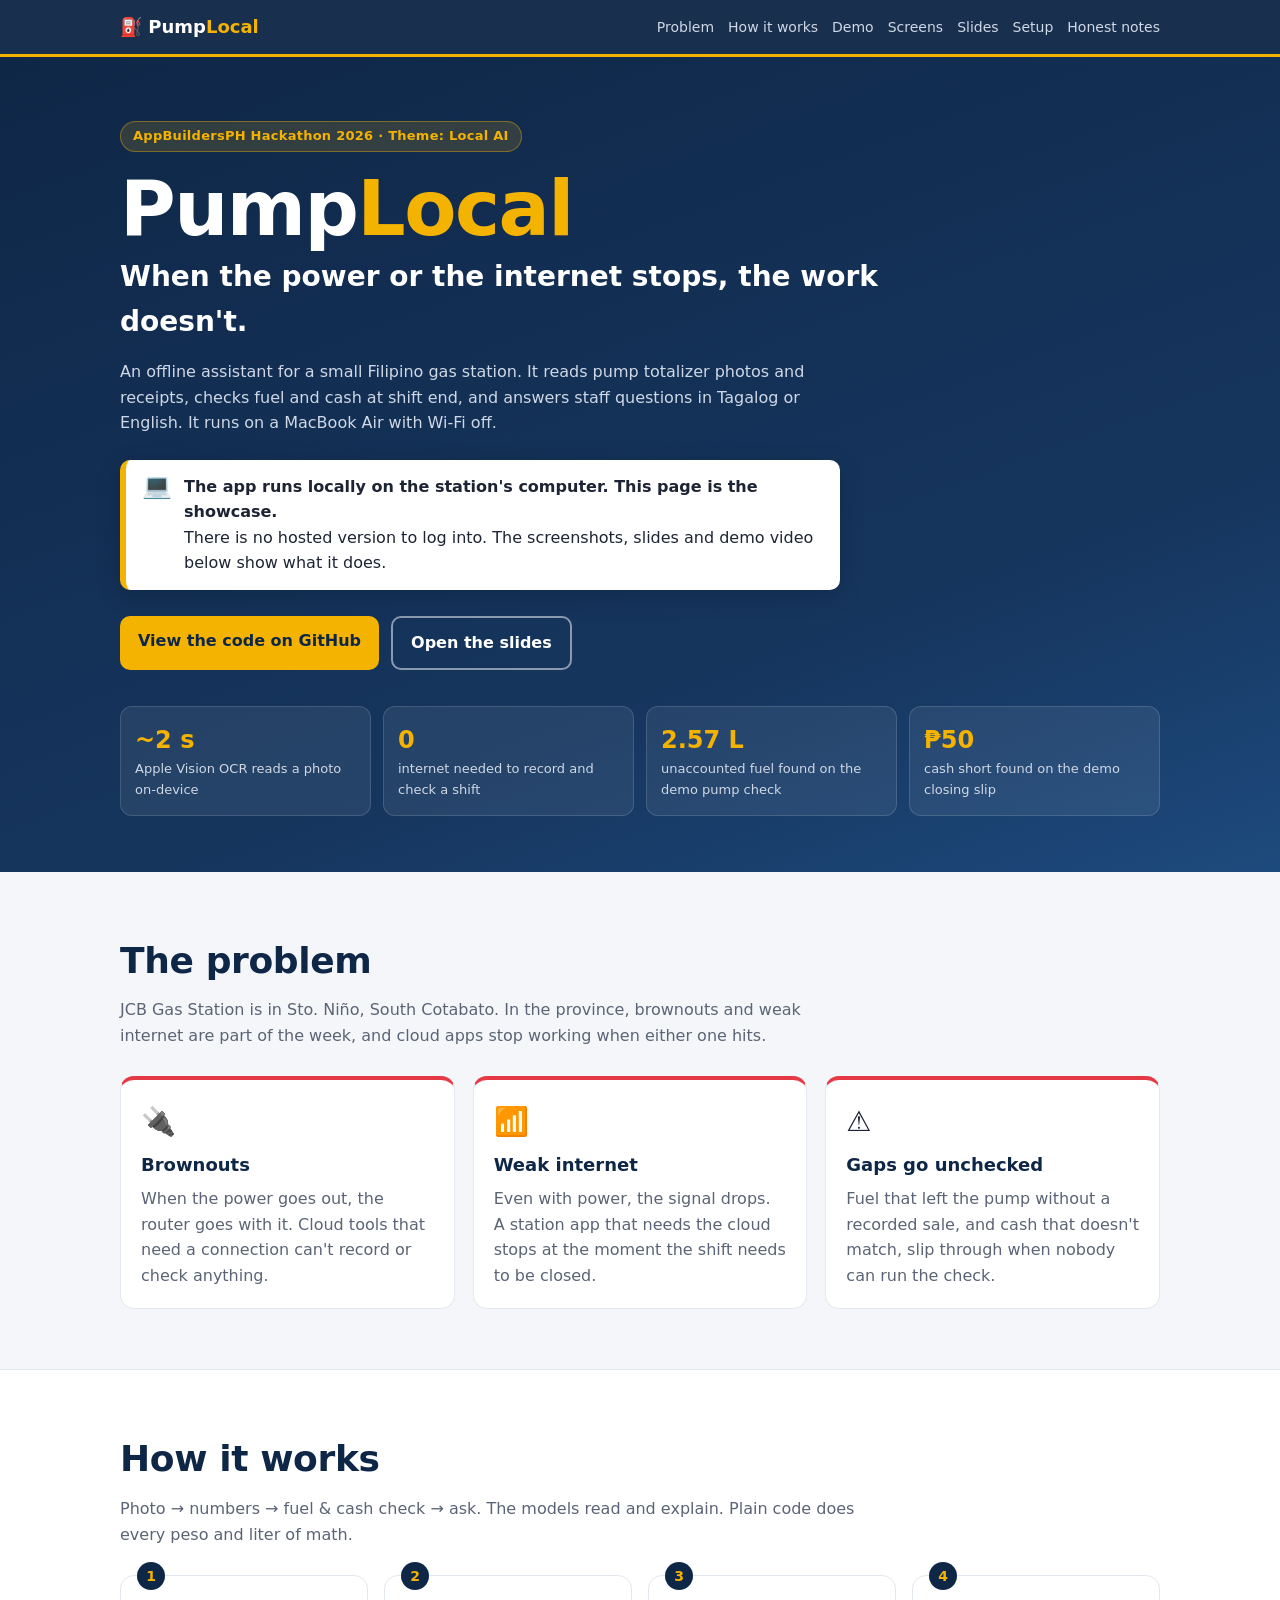
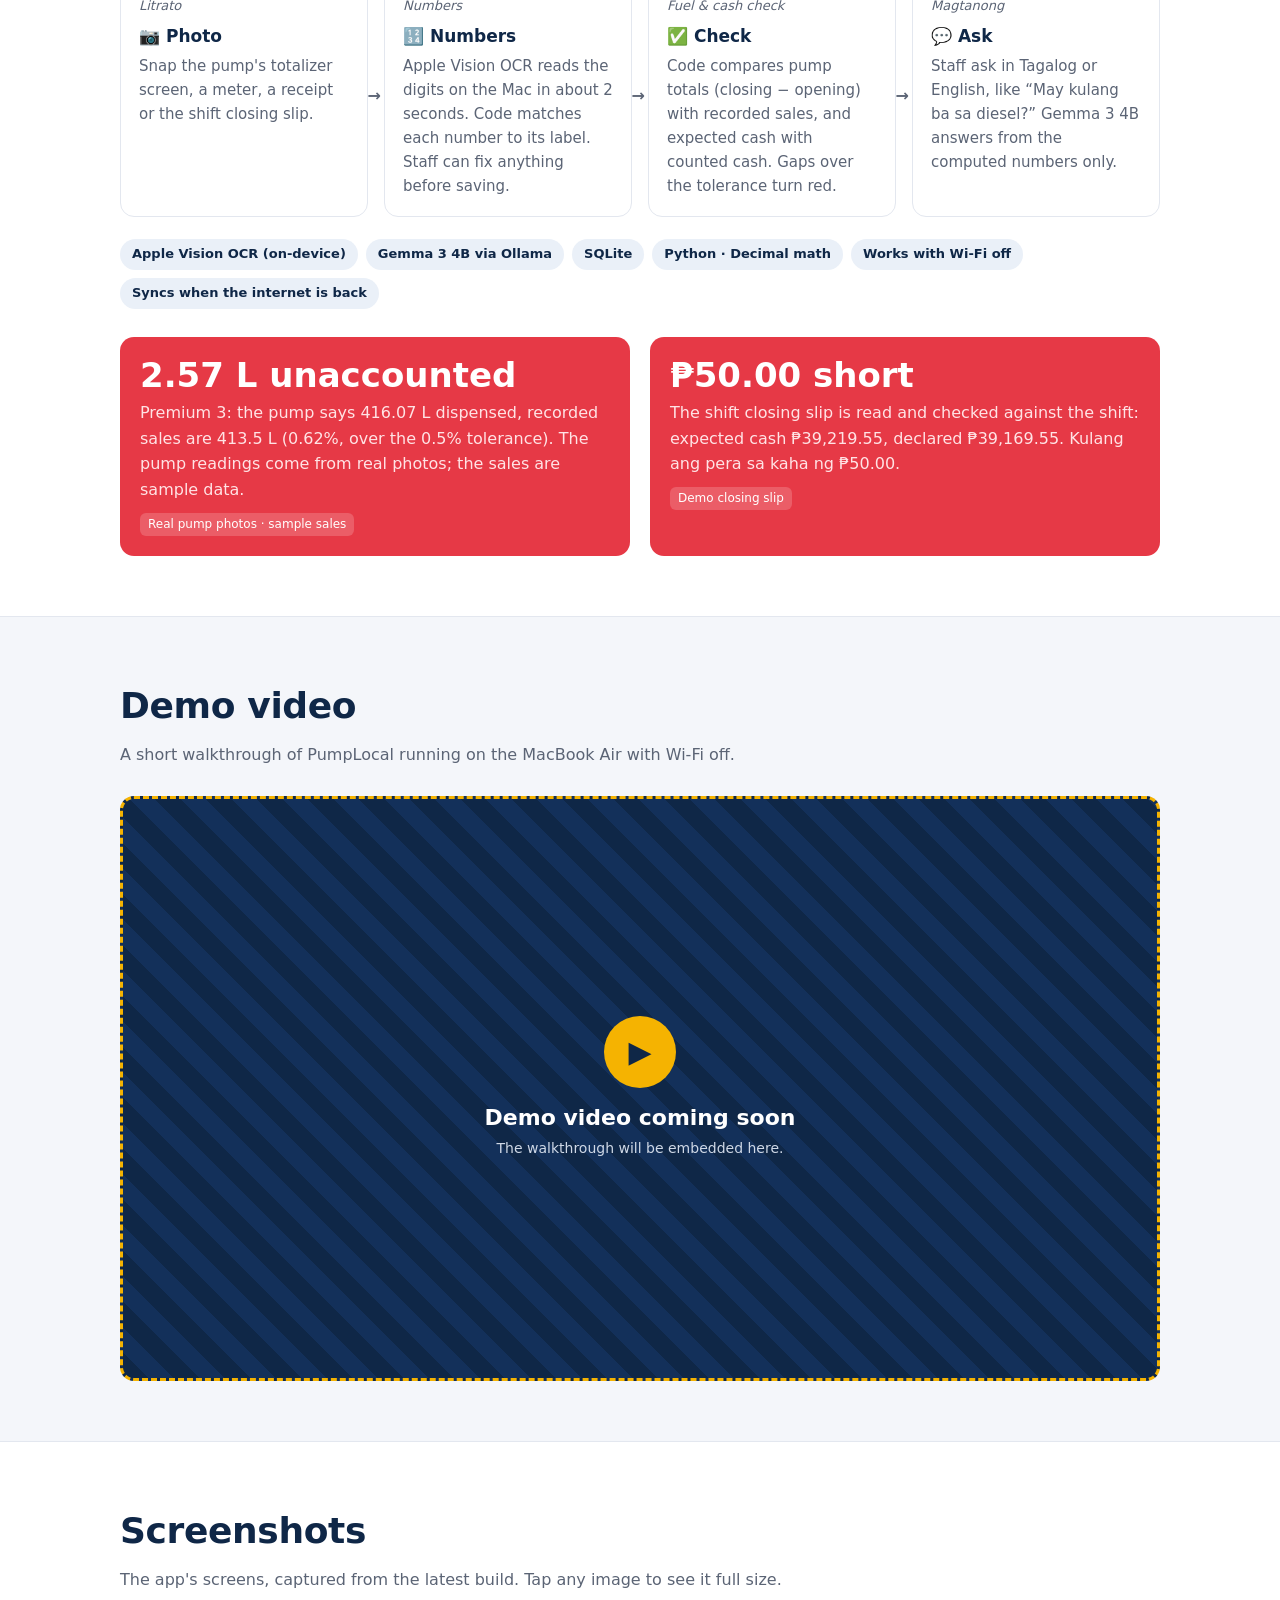
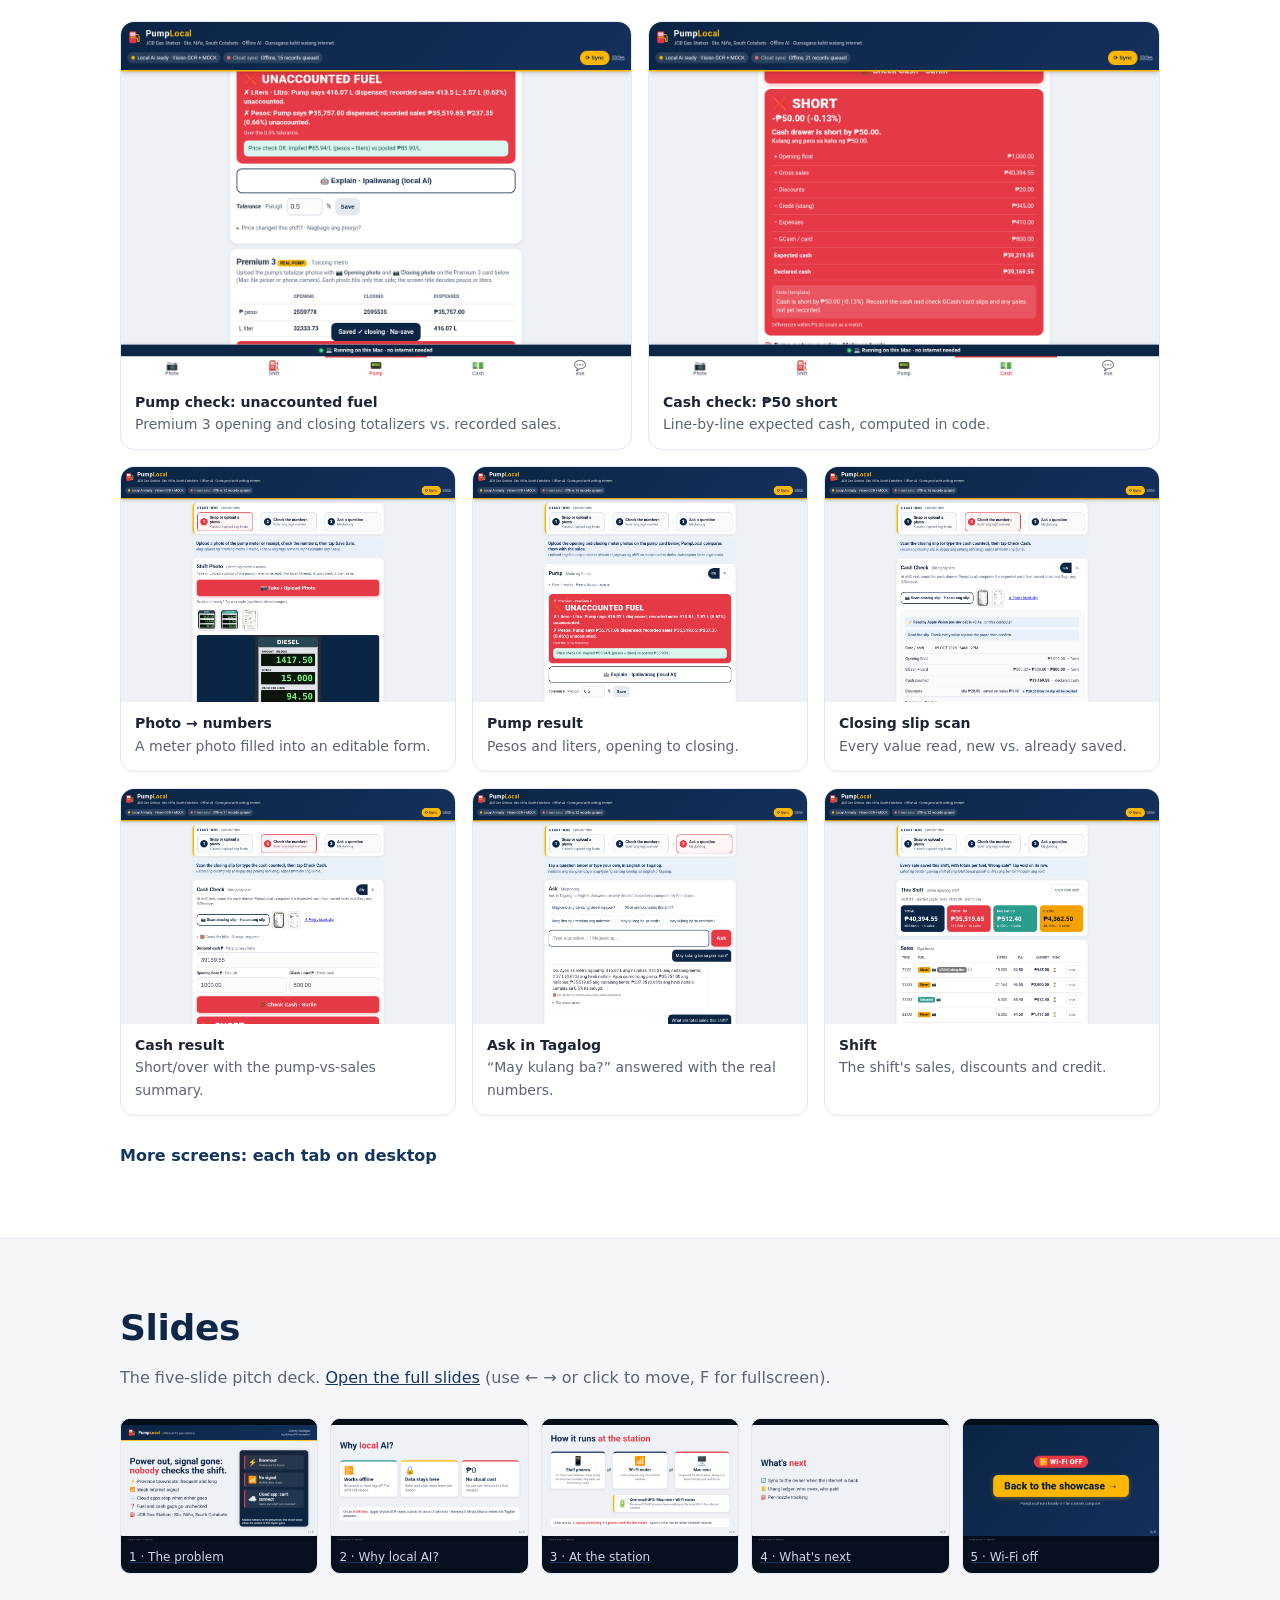
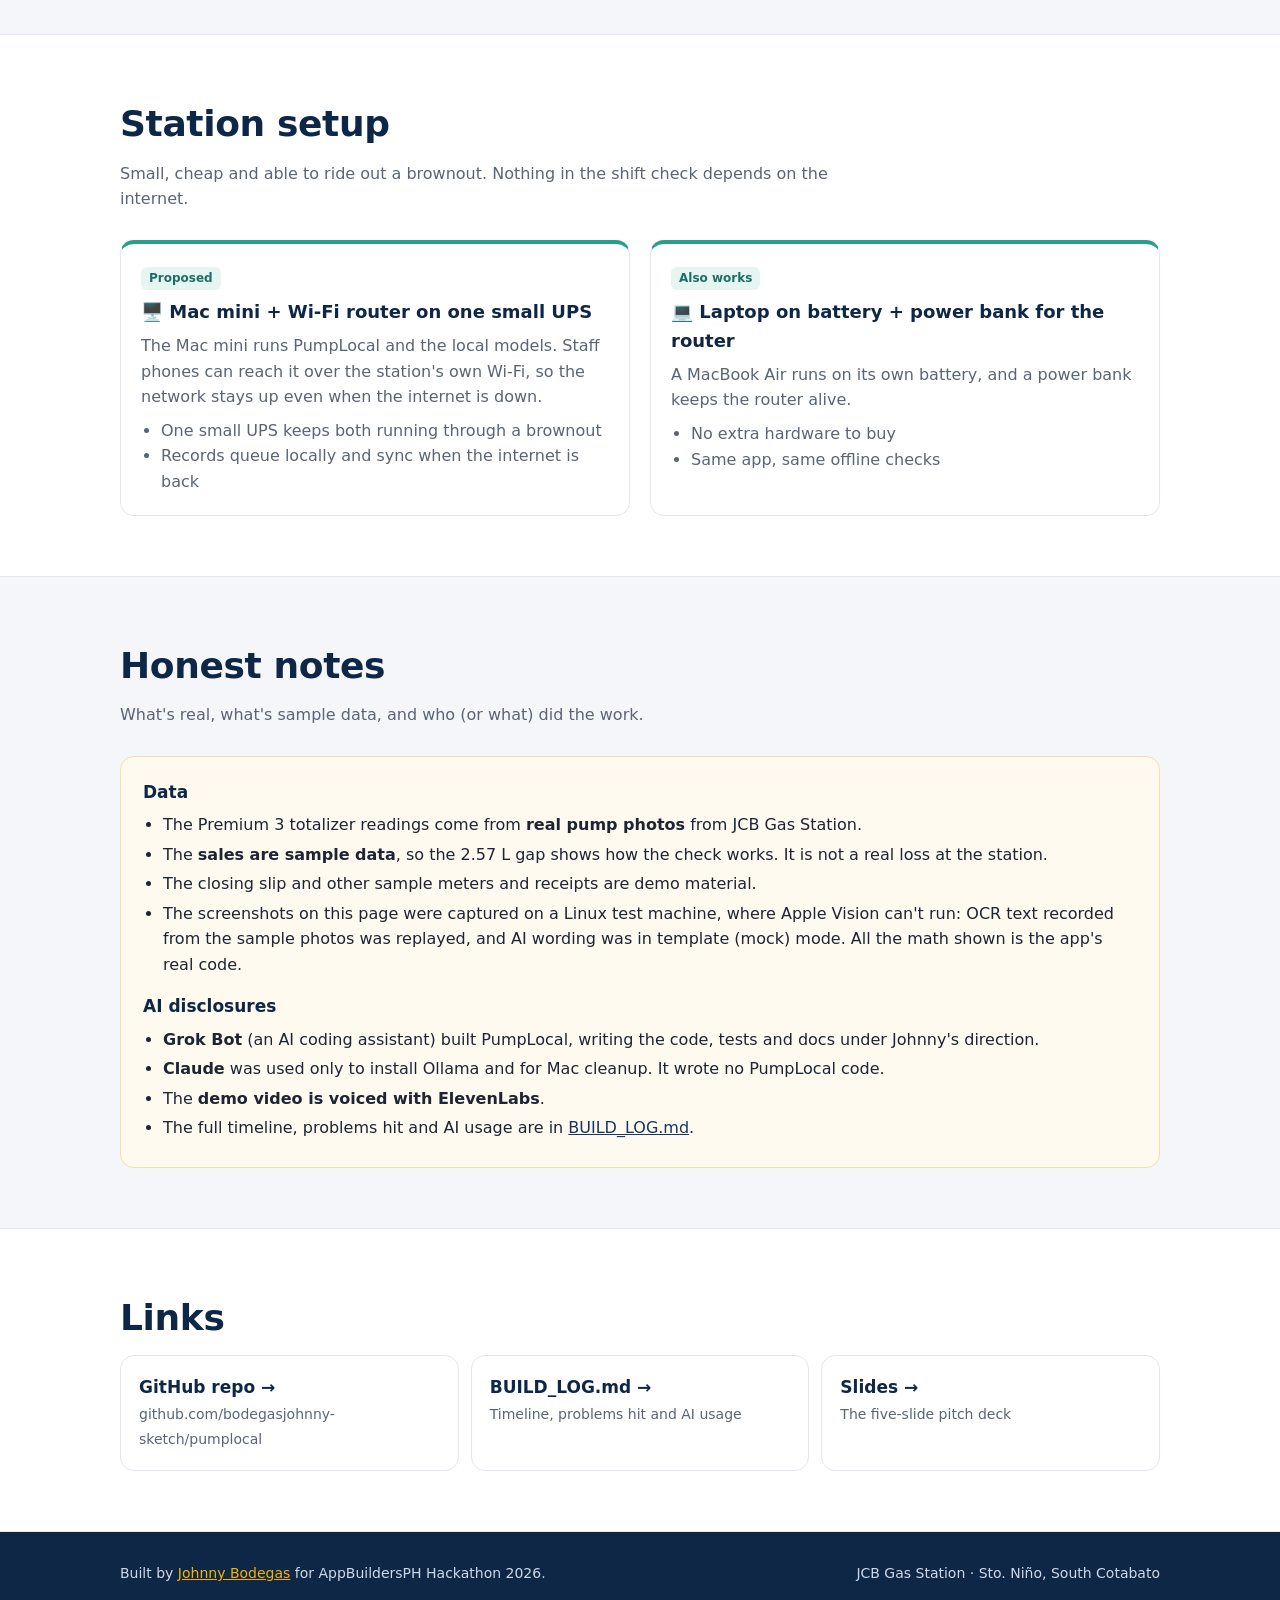
==== index.html @ 59f5229a "PumpLocal showcase page: hero, problem, how it works, demo video placeholder, screenshots, slides, s" ====
<!doctype html>
<html lang="en">
<head>
<meta charset="utf-8">
<meta name="viewport" content="width=device-width,initial-scale=1">
<title>PumpLocal · Offline gas-station assistant · AppBuildersPH Hackathon 2026</title>
<meta name="description" content="PumpLocal is an offline gas-station assistant: on-device OCR reads pump totalizers and receipts, a local Gemma model answers in Tagalog or English, and fuel and cash gaps get checked even with Wi-Fi off.">
<meta property="og:title" content="PumpLocal: When the power or the internet stops, the work doesn't.">
<meta property="og:description" content="Offline gas-station assistant for JCB Gas Station, Sto. Niño, South Cotabato. AppBuildersPH Hackathon 2026 entry by Johnny Bodegas.">
<meta property="og:image" content="img/shots/flow_2b_pump_verdict_view.png">
<meta name="theme-color" content="#0f2747">
<link rel="icon" href="data:image/svg+xml,<svg xmlns='http://www.w3.org/2000/svg' viewBox='0 0 100 100'><text y='.9em' font-size='90'>⛽</text></svg>">
<link rel="stylesheet" href="style.css">
</head>
<body>

<nav class="top" aria-label="Sections">
  <div class="wrap">
    <a class="brand" href="#top">⛽ Pump<b>Local</b></a>
    <ul>
      <li><a href="#problem">Problem</a></li>
      <li><a href="#how">How it works</a></li>
      <li><a href="#demo">Demo</a></li>
      <li><a href="#screens">Screens</a></li>
      <li><a href="#slides">Slides</a></li>
      <li><a href="#setup">Setup</a></li>
      <li><a href="#honest">Honest notes</a></li>
    </ul>
  </div>
</nav>

<header class="hero" id="top">
  <div class="wrap">
    <span class="eyebrow">AppBuildersPH Hackathon 2026 · Theme: Local AI</span>
    <h1>Pump<b>Local</b></h1>
    <p class="tag">When the power or the internet stops, the work doesn't.</p>
    <p class="lede">An offline assistant for a small Filipino gas station. It reads pump totalizer photos and receipts, checks fuel and cash at shift end, and answers staff questions in Tagalog or English. It runs on a MacBook Air with Wi-Fi off.</p>
    <div class="local-note" role="note">
      <span class="ico" aria-hidden="true">💻</span>
      <div><strong>The app runs locally on the station's computer. This page is the showcase.</strong>
      There is no hosted version to log into. The screenshots, slides and demo video below show what it does.</div>
    </div>
    <div class="cta">
      <a class="btn primary" href="https://github.com/bodegasjohnny-sketch/pumplocal">View the code on GitHub</a>
      <a class="btn ghost" href="slides.html">Open the slides</a>
    </div>
    <div class="stats">
      <div class="stat"><div class="n">~2 s</div><div class="l">Apple Vision OCR reads a photo on-device</div></div>
      <div class="stat"><div class="n">0</div><div class="l">internet needed to record and check a shift</div></div>
      <div class="stat"><div class="n">2.57 L</div><div class="l">unaccounted fuel found on the demo pump check</div></div>
      <div class="stat"><div class="n">₱50</div><div class="l">cash short found on the demo closing slip</div></div>
    </div>
  </div>
</header>

<main>

<section id="problem" class="problem">
  <div class="wrap">
    <h2>The problem</h2>
    <p class="sub">JCB Gas Station is in Sto. Niño, South Cotabato. In the province, brownouts and weak internet are part of the week, and cloud apps stop working when either one hits.</p>
    <div class="grid3">
      <div class="card"><div class="ico">🔌</div><h3>Brownouts</h3><p>When the power goes out, the router goes with it. Cloud tools that need a connection can't record or check anything.</p></div>
      <div class="card"><div class="ico">📶</div><h3>Weak internet</h3><p>Even with power, the signal drops. A station app that needs the cloud stops at the moment the shift needs to be closed.</p></div>
      <div class="card"><div class="ico">⚠️</div><h3>Gaps go unchecked</h3><p>Fuel that left the pump without a recorded sale, and cash that doesn't match, slip through when nobody can run the check.</p></div>
    </div>
  </div>
</section>

<section id="how" class="alt">
  <div class="wrap">
    <h2>How it works</h2>
    <p class="sub">Photo → numbers → fuel &amp; cash check → ask. The models read and explain. Plain code does every peso and liter of math.</p>
    <ol class="steps">
      <li><div class="t">Litrato</div><h3>📷 Photo</h3><p>Snap the pump's totalizer screen, a meter, a receipt or the shift closing slip.</p></li>
      <li><div class="t">Numbers</div><h3>🔢 Numbers</h3><p>Apple Vision OCR reads the digits on the Mac in about 2 seconds. Code matches each number to its label. Staff can fix anything before saving.</p></li>
      <li><div class="t">Fuel &amp; cash check</div><h3>✅ Check</h3><p>Code compares pump totals (closing − opening) with recorded sales, and expected cash with counted cash. Gaps over the tolerance turn red.</p></li>
      <li><div class="t">Magtanong</div><h3>💬 Ask</h3><p>Staff ask in Tagalog or English, like “May kulang ba sa diesel?” Gemma 3 4B answers from the computed numbers only.</p></li>
    </ol>
    <div class="tech">
      <span class="chip">Apple Vision OCR (on-device)</span>
      <span class="chip">Gemma 3 4B via Ollama</span>
      <span class="chip">SQLite</span>
      <span class="chip">Python · Decimal math</span>
      <span class="chip">Works with Wi-Fi off</span>
      <span class="chip">Syncs when the internet is back</span>
    </div>
    <div class="grid2 results">
      <div class="result"><div class="big">2.57 L unaccounted</div><p>Premium 3: the pump says 416.07 L dispensed, recorded sales are 413.5 L (0.62%, over the 0.5% tolerance). The pump readings come from real photos; the sales are sample data.</p><span class="src">Real pump photos · sample sales</span></div>
      <div class="result"><div class="big">₱50.00 short</div><p>The shift closing slip is read and checked against the shift: expected cash ₱39,219.55, declared ₱39,169.55. Kulang ang pera sa kaha ng ₱50.00.</p><span class="src">Demo closing slip</span></div>
    </div>
  </div>
</section>

<section id="demo">
  <div class="wrap">
    <h2>Demo video</h2>
    <p class="sub">A short walkthrough of PumpLocal running on the MacBook Air with Wi-Fi off.</p>
    <div id="video">
      <!-- YOUTUBE_EMBED -->
      <div class="ph"><div class="play" aria-hidden="true">▶</div><strong>Demo video coming soon</strong><span>The walkthrough will be embedded here.</span></div>
    </div>
  </div>
</section>

<section id="screens" class="alt">
  <div class="wrap">
    <h2>Screenshots</h2>
    <p class="sub">The app's screens, captured from the latest build. Tap any image to see it full size.</p>
    <div class="gallery feature">
      <figure><a href="img/shots/flow_2b_pump_verdict_view.png"><img src="img/shots/flow_2b_pump_verdict_view.png" alt="Pump tab showing UNACCOUNTED FUEL: 2.57 L (0.62%) on Premium 3" loading="lazy"></a><figcaption><b>Pump check: unaccounted fuel</b>Premium 3 opening and closing totalizers vs. recorded sales.</figcaption></figure>
      <figure><a href="img/shots/flow_4b_cash_verdict_view.png"><img src="img/shots/flow_4b_cash_verdict_view.png" alt="Cash tab showing SHORT ₱50.00 with the expected-cash breakdown" loading="lazy"></a><figcaption><b>Cash check: ₱50 short</b>Line-by-line expected cash, computed in code.</figcaption></figure>
    </div>
    <div class="gallery">
      <figure><a href="img/shots/flow_1_photo_read.png"><img src="img/shots/flow_1_photo_read.png" alt="Photo tab after reading a meter photo" loading="lazy"></a><figcaption><b>Photo → numbers</b>A meter photo filled into an editable form.</figcaption></figure>
      <figure><a href="img/shots/flow_2_pump_result.png"><img src="img/shots/flow_2_pump_result.png" alt="Pump tab full result" loading="lazy"></a><figcaption><b>Pump result</b>Pesos and liters, opening to closing.</figcaption></figure>
      <figure><a href="img/shots/flow_3_cash_slip.png"><img src="img/shots/flow_3_cash_slip.png" alt="Scanned shift closing slip review table" loading="lazy"></a><figcaption><b>Closing slip scan</b>Every value read, new vs. already saved.</figcaption></figure>
      <figure><a href="img/shots/flow_4_cash_result.png"><img src="img/shots/flow_4_cash_result.png" alt="Cash tab full result" loading="lazy"></a><figcaption><b>Cash result</b>Short/over with the pump-vs-sales summary.</figcaption></figure>
      <figure><a href="img/shots/flow_5_ask.png"><img src="img/shots/flow_5_ask.png" alt="Ask tab answering a Tagalog question" loading="lazy"></a><figcaption><b>Ask in Tagalog</b>“May kulang ba?” answered with the real numbers.</figcaption></figure>
      <figure><a href="img/shots/flow_6_shift.png"><img src="img/shots/flow_6_shift.png" alt="Shift tab with recorded sales" loading="lazy"></a><figcaption><b>Shift</b>The shift's sales, discounts and credit.</figcaption></figure>
    </div>
    <details class="more">
      <summary>More screens: each tab on desktop</summary>
      <div class="gallery">
        <figure><a href="img/shots/desktop_1_photo.png"><img src="img/shots/desktop_1_photo.png" alt="Photo tab" loading="lazy"></a><figcaption><b>Photo</b>Litrato ng metro o resibo.</figcaption></figure>
        <figure><a href="img/shots/desktop_2_sales.png"><img src="img/shots/desktop_2_sales.png" alt="Shift / sales tab" loading="lazy"></a><figcaption><b>Shift</b>Benta ngayong shift.</figcaption></figure>
        <figure><a href="img/shots/desktop_3_pump.png"><img src="img/shots/desktop_3_pump.png" alt="Pump tab" loading="lazy"></a><figcaption><b>Pump</b>Metro ng pump.</figcaption></figure>
        <figure><a href="img/shots/desktop_4_cash.png"><img src="img/shots/desktop_4_cash.png" alt="Cash tab" loading="lazy"></a><figcaption><b>Cash</b>Bilang ng pera.</figcaption></figure>
        <figure><a href="img/shots/desktop_5_ask.png"><img src="img/shots/desktop_5_ask.png" alt="Ask tab" loading="lazy"></a><figcaption><b>Ask</b>Magtanong.</figcaption></figure>
      </div>
    </details>
  </div>
</section>

<section id="slides">
  <div class="wrap">
    <h2>Slides</h2>
    <p class="sub">The five-slide pitch deck. <a href="slides.html">Open the full slides</a> (use ← → or click to move, F for fullscreen).</p>
    <div class="slides">
      <a href="slides.html#1"><img src="img/slides/slide_1.png" alt="Slide 1" loading="lazy"><span>1 · The problem</span></a>
      <a href="slides.html#2"><img src="img/slides/slide_2.png" alt="Slide 2" loading="lazy"><span>2 · Why local AI?</span></a>
      <a href="slides.html#3"><img src="img/slides/slide_3.png" alt="Slide 3" loading="lazy"><span>3 · At the station</span></a>
      <a href="slides.html#4"><img src="img/slides/slide_4.png" alt="Slide 4" loading="lazy"><span>4 · What's next</span></a>
      <a href="slides.html#5"><img src="img/slides/slide_5.png" alt="Slide 5" loading="lazy"><span>5 · Wi-Fi off</span></a>
    </div>
  </div>
</section>

<section id="setup" class="alt setup">
  <div class="wrap">
    <h2>Station setup</h2>
    <p class="sub">Small, cheap and able to ride out a brownout. Nothing in the shift check depends on the internet.</p>
    <div class="grid2">
      <div class="card"><span class="tag">Proposed</span><h3>🖥️ Mac mini + Wi-Fi router on one small UPS</h3><p>The Mac mini runs PumpLocal and the local models. Staff phones can reach it over the station's own Wi-Fi, so the network stays up even when the internet is down.</p>
        <ul><li>One small UPS keeps both running through a brownout</li><li>Records queue locally and sync when the internet is back</li></ul></div>
      <div class="card"><span class="tag">Also works</span><h3>💻 Laptop on battery + power bank for the router</h3><p>A MacBook Air runs on its own battery, and a power bank keeps the router alive.</p>
        <ul><li>No extra hardware to buy</li><li>Same app, same offline checks</li></ul></div>
    </div>
  </div>
</section>

<section id="honest">
  <div class="wrap">
    <h2>Honest notes</h2>
    <p class="sub">What's real, what's sample data, and who (or what) did the work.</p>
    <div class="honest">
      <h3>Data</h3>
      <ul>
        <li>The Premium 3 totalizer readings come from <strong>real pump photos</strong> from JCB Gas Station.</li>
        <li>The <strong>sales are sample data</strong>, so the 2.57 L gap shows how the check works. It is not a real loss at the station.</li>
        <li>The closing slip and other sample meters and receipts are demo material.</li>
        <li>The screenshots on this page were captured on a Linux test machine, where Apple Vision can't run: OCR text recorded from the sample photos was replayed, and AI wording was in template (mock) mode. All the math shown is the app's real code.</li>
      </ul>
      <h3>AI disclosures</h3>
      <ul>
        <li><strong>Grok Bot</strong> (an AI coding assistant) built PumpLocal, writing the code, tests and docs under Johnny's direction.</li>
        <li><strong>Claude</strong> was used only to install Ollama and for Mac cleanup. It wrote no PumpLocal code.</li>
        <li>The <strong>demo video is voiced with ElevenLabs</strong>.</li>
        <li>The full timeline, problems hit and AI usage are in <a href="https://github.com/bodegasjohnny-sketch/pumplocal/blob/main/BUILD_LOG.md">BUILD_LOG.md</a>.</li>
      </ul>
    </div>
  </div>
</section>

<section id="links" class="alt">
  <div class="wrap">
    <h2>Links</h2>
    <div class="links">
      <a href="https://github.com/bodegasjohnny-sketch/pumplocal"><b>GitHub repo →</b><span>github.com/bodegasjohnny-sketch/pumplocal</span></a>
      <a href="https://github.com/bodegasjohnny-sketch/pumplocal/blob/main/BUILD_LOG.md"><b>BUILD_LOG.md →</b><span>Timeline, problems hit and AI usage</span></a>
      <a href="slides.html"><b>Slides →</b><span>The five-slide pitch deck</span></a>
    </div>
  </div>
</section>

</main>

<footer>
  <div class="wrap">
    <div>Built by <a href="https://johnnybodegas.com">Johnny Bodegas</a> for AppBuildersPH Hackathon 2026.</div>
    <div>JCB Gas Station · Sto. Niño, South Cotabato</div>
  </div>
</footer>

</body>
</html>
---- style.css ----
:root{--navy:#0f2747;--navy2:#16365f;--amber:#f5b301;--red:#e63946;--green:#2a9d8f;--bg:#f4f6fa;--card:#fff;--ink:#1d2433;--muted:#5b6475;--line:#e3e7ef;--r:14px}
*{box-sizing:border-box}
html{scroll-behavior:smooth}
body{margin:0;font:16px/1.6 system-ui,-apple-system,"Segoe UI",Roboto,"Helvetica Neue",Arial,sans-serif;color:var(--ink);background:var(--bg)}
img{max-width:100%;display:block}
a{color:var(--navy2)}
.wrap{max-width:1080px;margin:0 auto;padding:0 20px}
nav.top{position:sticky;top:0;z-index:10;background:rgba(15,39,71,.96);border-bottom:3px solid var(--amber)}
nav.top .wrap{display:flex;align-items:center;gap:16px;min-height:54px;flex-wrap:wrap}
nav.top .brand{color:#fff;font-weight:800;text-decoration:none;font-size:18px}
nav.top .brand b{color:var(--amber)}
nav.top ul{list-style:none;margin:0 0 0 auto;padding:0;display:flex;gap:14px;flex-wrap:wrap}
nav.top ul a{color:#cfd8e6;text-decoration:none;font-size:14px}
nav.top ul a:hover{color:#fff}
header.hero{background:linear-gradient(160deg,var(--navy) 0%,var(--navy2) 70%,#1d4a7d 100%);color:#fff;padding:64px 0 56px}
.hero .eyebrow{display:inline-block;background:rgba(245,179,1,.15);color:var(--amber);border:1px solid rgba(245,179,1,.4);border-radius:99px;padding:4px 12px;font-size:13px;font-weight:600;letter-spacing:.02em}
.hero h1{font-size:clamp(44px,8vw,76px);line-height:1.02;margin:18px 0 8px;letter-spacing:-.02em}
.hero h1 b{color:var(--amber)}
.hero .tag{font-size:clamp(20px,3vw,28px);font-weight:600;margin:0 0 14px;max-width:760px}
.hero .lede{color:#cfd8e6;max-width:720px;margin:0 0 24px}
.local-note{display:flex;gap:12px;align-items:flex-start;background:#fff;color:var(--ink);border-left:6px solid var(--amber);border-radius:10px;padding:14px 16px;max-width:720px;box-shadow:0 6px 24px rgba(0,0,0,.18)}
.local-note .ico{font-size:24px;line-height:1}
.local-note strong{display:block}
.cta{display:flex;gap:12px;flex-wrap:wrap;margin-top:26px}
.btn{display:inline-block;padding:12px 18px;border-radius:10px;font-weight:700;text-decoration:none;min-height:44px}
.btn.primary{background:var(--amber);color:var(--navy)}
.btn.ghost{border:2px solid rgba(255,255,255,.5);color:#fff}
.stats{display:grid;grid-template-columns:repeat(4,1fr);gap:12px;margin-top:36px}
.stat{background:rgba(255,255,255,.07);border:1px solid rgba(255,255,255,.14);border-radius:12px;padding:14px}
.stat .n{font-size:24px;font-weight:800;color:var(--amber)}
.stat .l{font-size:13px;color:#cfd8e6}
section{padding:60px 0}
section.alt{background:#fff;border-top:1px solid var(--line);border-bottom:1px solid var(--line)}
h2{font-size:clamp(26px,4vw,36px);margin:0 0 8px;color:var(--navy);letter-spacing:-.01em}
.sub{color:var(--muted);margin:0 0 28px;max-width:740px}
.grid2{display:grid;grid-template-columns:1fr 1fr;gap:20px}
.grid3{display:grid;grid-template-columns:repeat(3,1fr);gap:18px}
.card{background:var(--card);border:1px solid var(--line);border-radius:var(--r);padding:20px}
.card h3{margin:0 0 6px;font-size:18px;color:var(--navy)}
.card p{margin:0;color:var(--muted)}
.card .ico{font-size:28px;margin-bottom:6px}
.problem .card{border-top:4px solid var(--red)}
.steps{list-style:none;padding:0;margin:0;display:grid;grid-template-columns:repeat(4,1fr);gap:16px;counter-reset:s}
.steps li{position:relative;background:var(--card);border:1px solid var(--line);border-radius:var(--r);padding:20px 18px 18px}
.steps li::before{counter-increment:s;content:counter(s);position:absolute;top:-14px;left:16px;width:28px;height:28px;border-radius:50%;background:var(--navy);color:var(--amber);font-weight:800;display:grid;place-items:center;font-size:14px}
.steps li:not(:last-child)::after{content:"→";position:absolute;right:-14px;top:50%;transform:translateY(-50%);color:var(--muted);font-weight:700;z-index:1}
.steps h3{margin:4px 0 4px;font-size:17px;color:var(--navy)}
.steps .t{font-size:13px;color:var(--muted);font-style:italic;margin-bottom:6px}
.steps p{margin:0;font-size:15px;color:var(--muted)}
.tech{display:flex;flex-wrap:wrap;gap:8px;margin-top:22px}
.chip{background:#eaf0f8;color:var(--navy);border-radius:99px;padding:5px 12px;font-size:13px;font-weight:600}
.results{margin-top:28px}
.result{border-radius:var(--r);padding:20px;color:#fff;background:var(--red)}
.result .big{font-size:34px;font-weight:800;line-height:1.1}
.result p{margin:6px 0 0;color:#ffe3e5}
.result .src{display:inline-block;margin-top:10px;background:rgba(255,255,255,.18);border-radius:6px;padding:2px 8px;font-size:12px}
#video{position:relative;aspect-ratio:16/9;width:100%;border-radius:var(--r);background:repeating-linear-gradient(45deg,#0f2747,#0f2747 18px,#13305a 18px,#13305a 36px);border:3px dashed var(--amber);display:grid;place-items:center;text-align:center;color:#fff;overflow:hidden}
#video iframe{position:absolute;inset:0;width:100%;height:100%;border:0}
#video .ph .play{width:72px;height:72px;border-radius:50%;background:var(--amber);color:var(--navy);display:grid;place-items:center;font-size:30px;margin:0 auto 12px}
#video .ph strong{font-size:22px;display:block}
#video .ph span{color:#cfd8e6;font-size:14px}
.gallery{display:grid;grid-template-columns:repeat(3,1fr);gap:16px}
.gallery figure{margin:0;background:var(--card);border:1px solid var(--line);border-radius:var(--r);overflow:hidden;display:flex;flex-direction:column}
.gallery a{display:block;aspect-ratio:1280/900;overflow:hidden;background:#e9edf3}
.gallery img{width:100%;height:100%;object-fit:cover;object-position:top;transition:transform .25s}
.gallery a:hover img{transform:scale(1.02)}
.gallery figcaption{padding:10px 14px 14px;font-size:14px;color:var(--muted)}
.gallery figcaption b{color:var(--ink);display:block}
.gallery.feature{grid-template-columns:1fr 1fr;margin-bottom:16px}
details.more{margin-top:18px}
details.more summary{cursor:pointer;font-weight:700;color:var(--navy2);padding:8px 0;min-height:44px;display:flex;align-items:center}
.slides{display:grid;grid-template-columns:repeat(5,1fr);gap:12px}
.slides a{display:block;border-radius:10px;overflow:hidden;border:1px solid var(--line);background:#06101f}
.slides a span{display:block;color:#cfd8e6;font-size:12px;padding:6px 8px}
.setup .card{border-top:4px solid var(--green)}
.setup .tag{display:inline-block;font-size:12px;font-weight:700;padding:2px 8px;border-radius:6px;background:#e6f4f2;color:#1d6f65;margin-bottom:8px}
.setup ul{margin:8px 0 0;padding-left:20px;color:var(--muted)}
.honest{background:#fffaf0;border:1px solid #f3dfae;border-radius:var(--r);padding:22px}
.honest h3{margin:16px 0 6px;color:var(--navy);font-size:17px}
.honest h3:first-child{margin-top:0}
.honest ul{margin:0;padding-left:20px}
.honest li{margin:4px 0}
.links{display:flex;gap:12px;flex-wrap:wrap}
.links a{flex:1 1 240px;background:var(--card);border:1px solid var(--line);border-radius:var(--r);padding:18px;text-decoration:none;color:var(--ink)}
.links a b{display:block;color:var(--navy);font-size:17px}
.links a span{color:var(--muted);font-size:14px;overflow-wrap:anywhere}
footer{background:var(--navy);color:#cfd8e6;padding:30px 0;font-size:14px}
footer a{color:var(--amber)}
footer .wrap{display:flex;justify-content:space-between;gap:12px;flex-wrap:wrap}
@media (max-width:900px){
  .steps{grid-template-columns:1fr 1fr}
  .steps li::after{display:none}
  .gallery{grid-template-columns:1fr 1fr}
  .slides{grid-template-columns:repeat(3,1fr)}
  .stats{grid-template-columns:1fr 1fr}
}
@media (max-width:640px){
  body{font-size:15px}
  nav.top ul{display:none}
  header.hero{padding:40px 0 40px}
  section{padding:44px 0}
  .grid2,.grid3,.steps,.gallery,.gallery.feature{grid-template-columns:1fr}
  .slides{grid-template-columns:1fr 1fr}
  .btn{flex:1 1 auto;text-align:center}
}
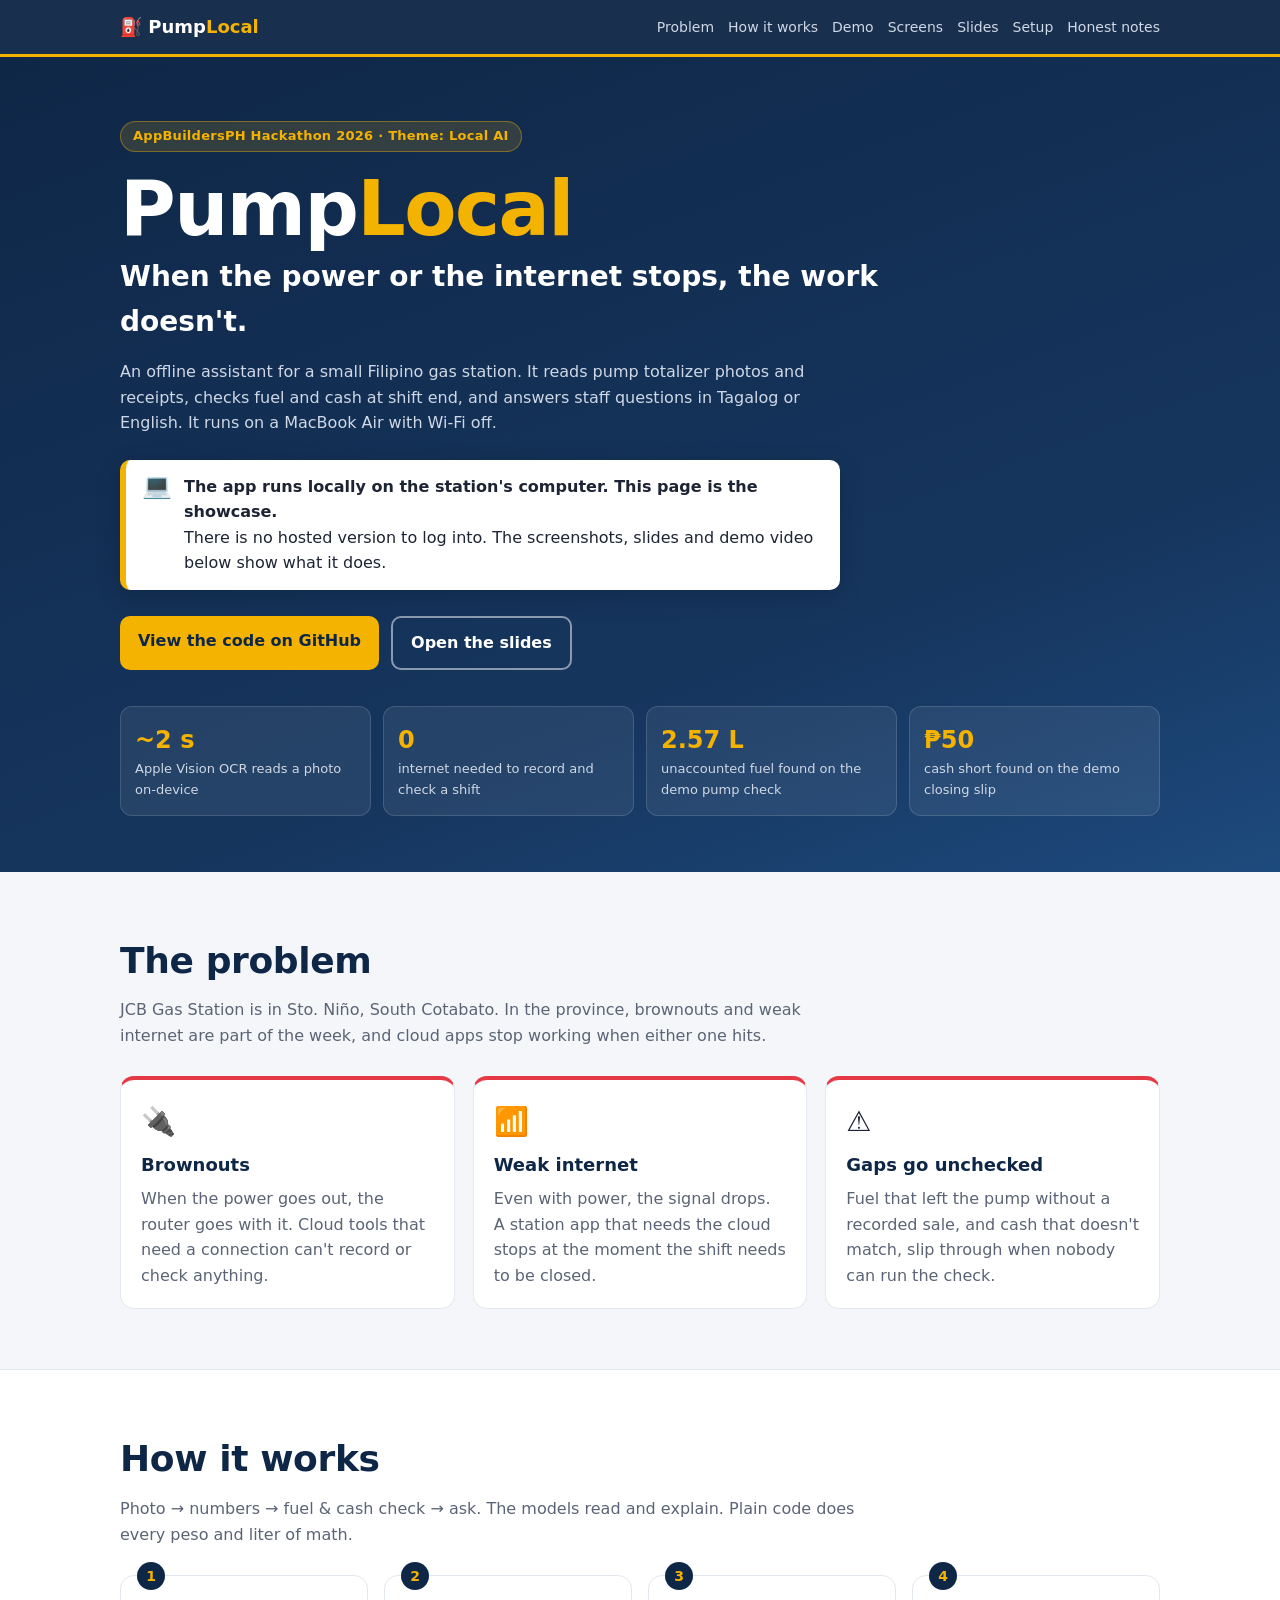
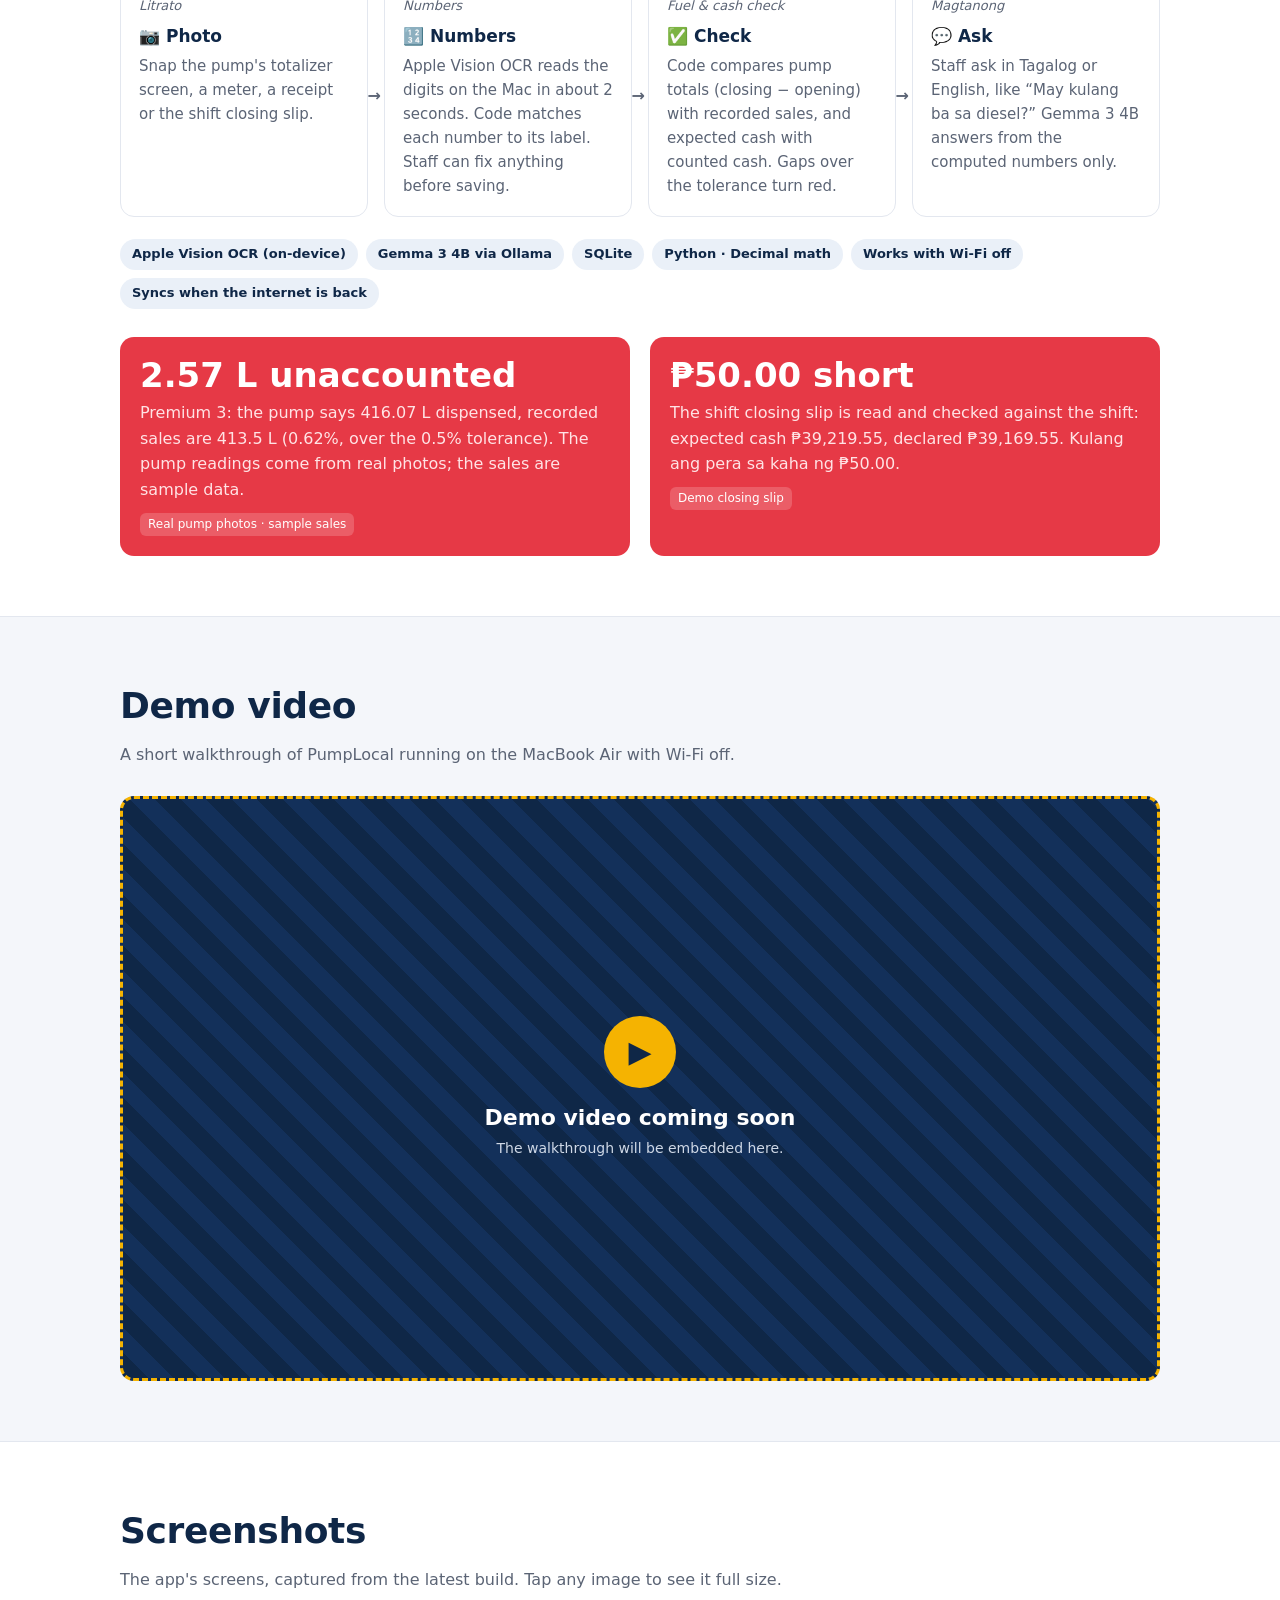
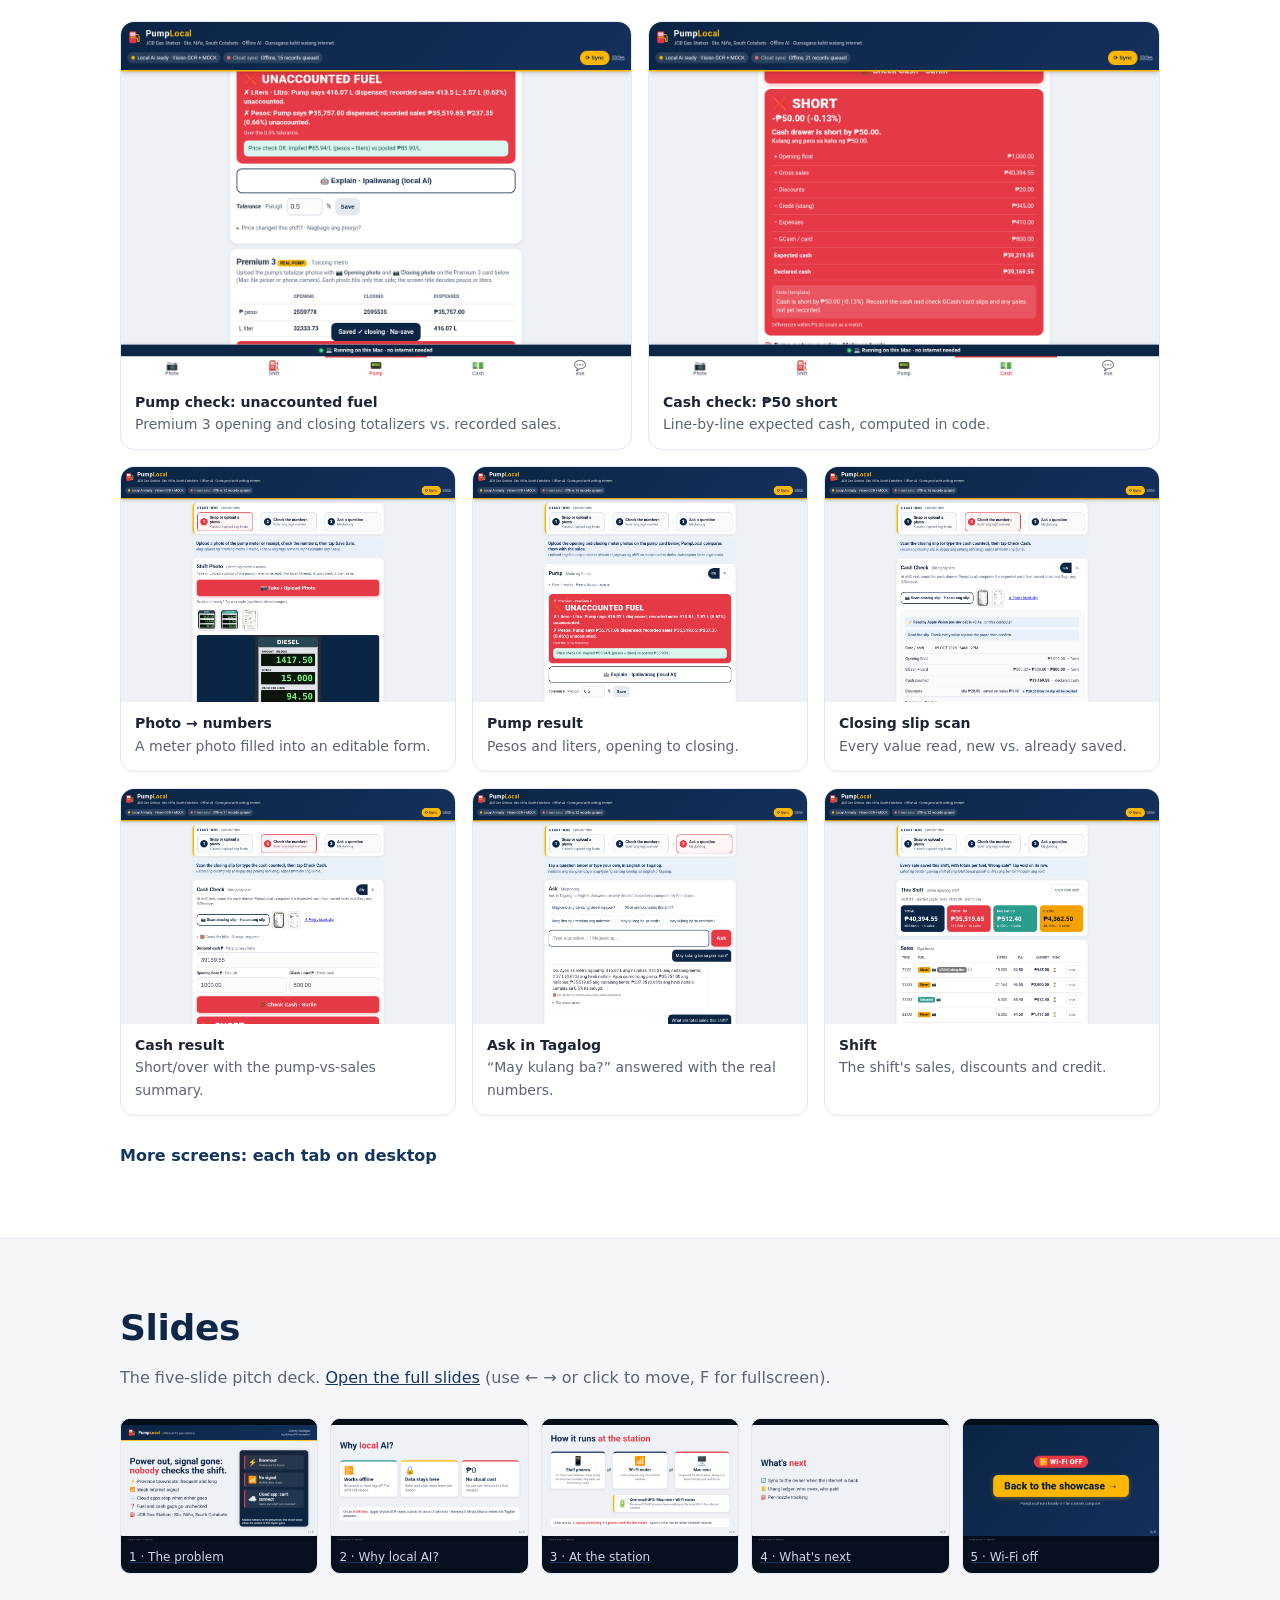
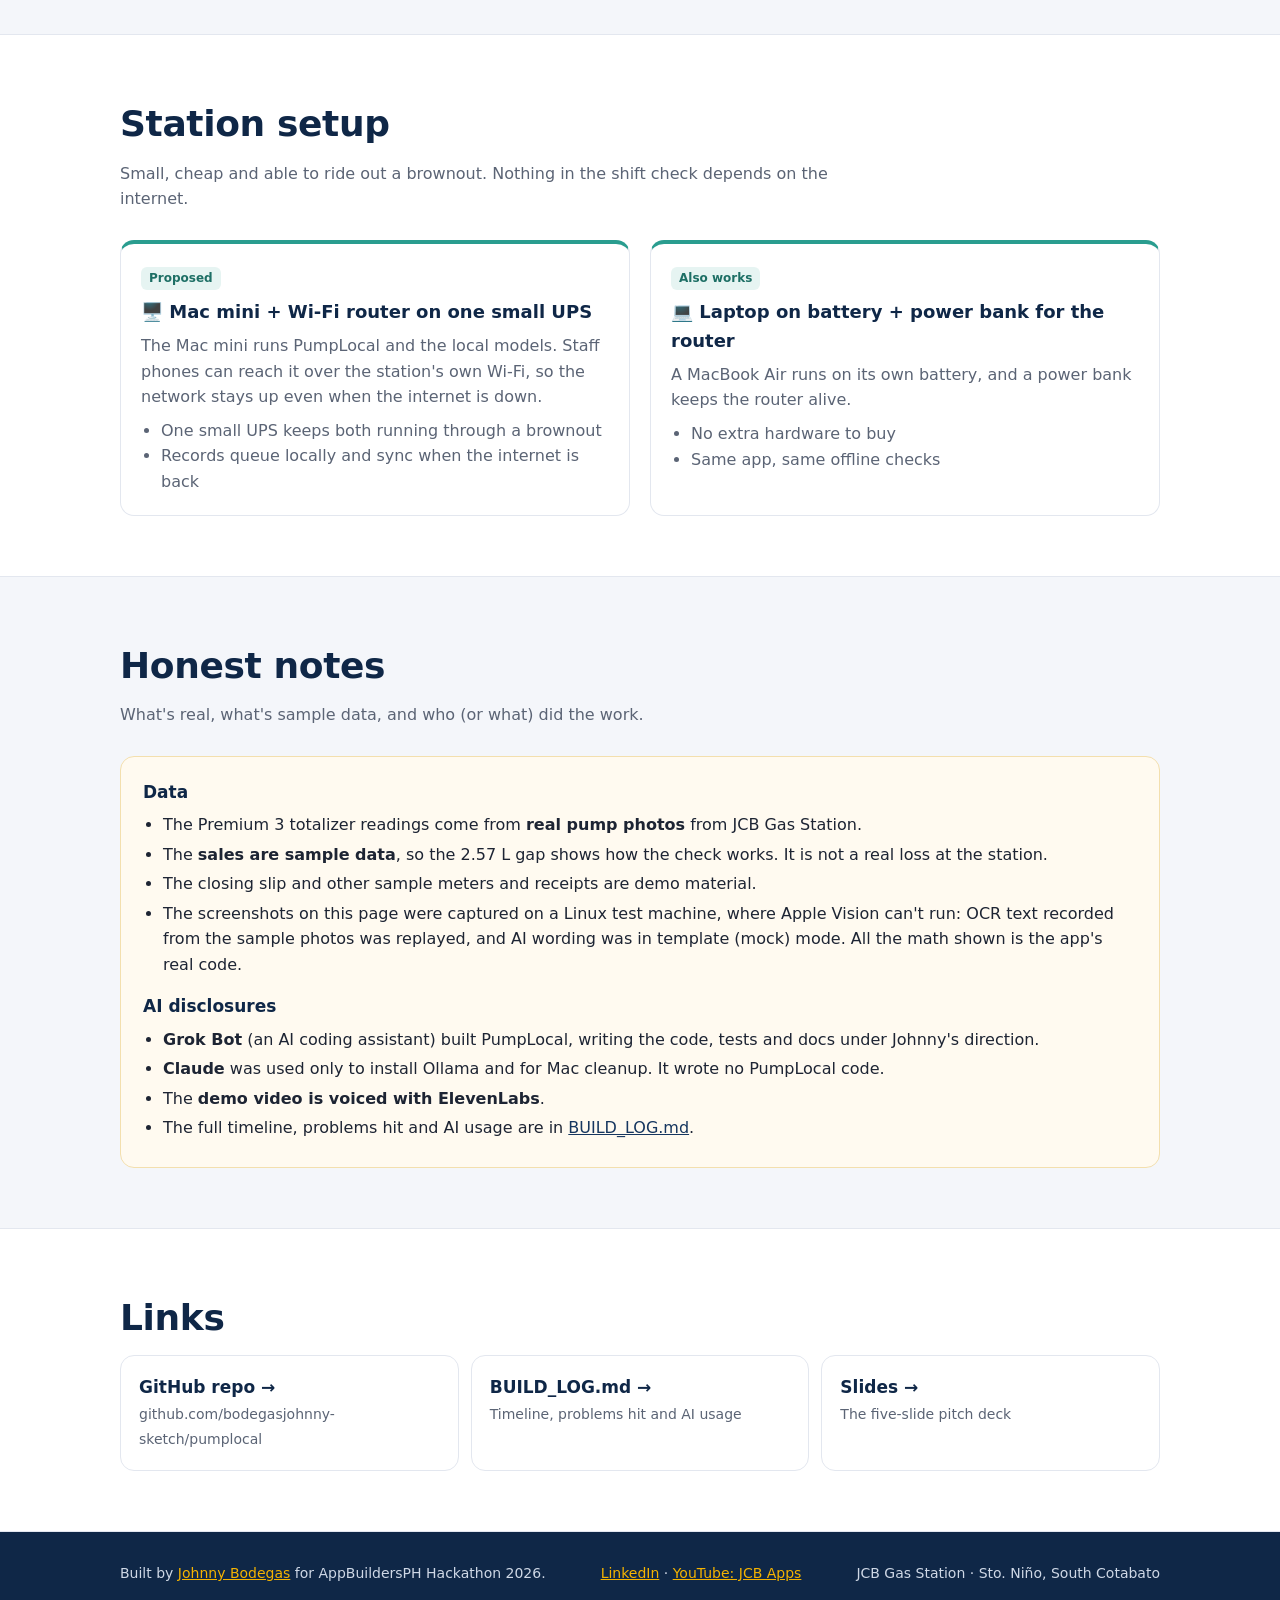
==== commit e1150012: "Footer: LinkedIn and YouTube links" ====
--- a/index.html
+++ b/index.html
@@ -198,6 +198,7 @@
 <footer>
   <div class="wrap">
     <div>Built by <a href="https://johnnybodegas.com">Johnny Bodegas</a> for AppBuildersPH Hackathon 2026.</div>
+    <div><a href="https://www.linkedin.com/in/johnnybodegas/">LinkedIn</a> · <a href="https://www.youtube.com/@JCBApps">YouTube: JCB Apps</a></div>
     <div>JCB Gas Station · Sto. Niño, South Cotabato</div>
   </div>
 </footer>
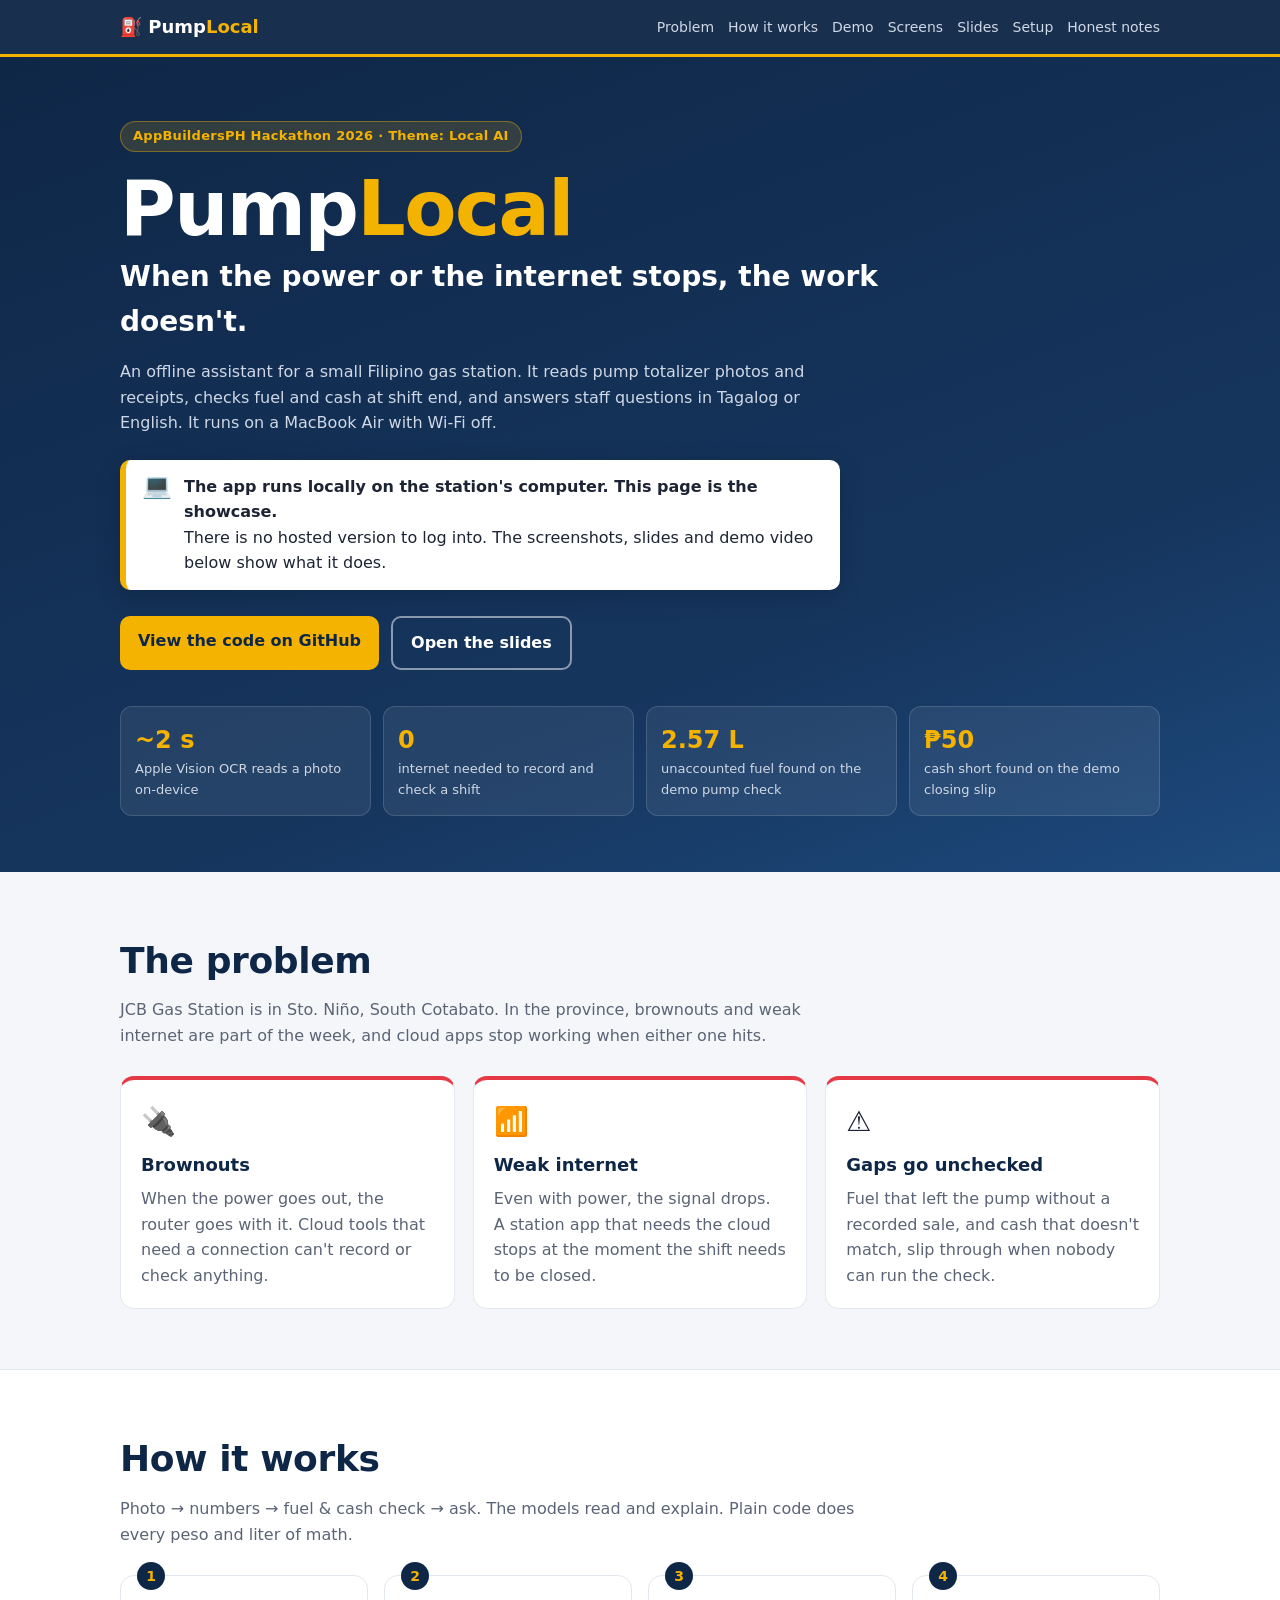
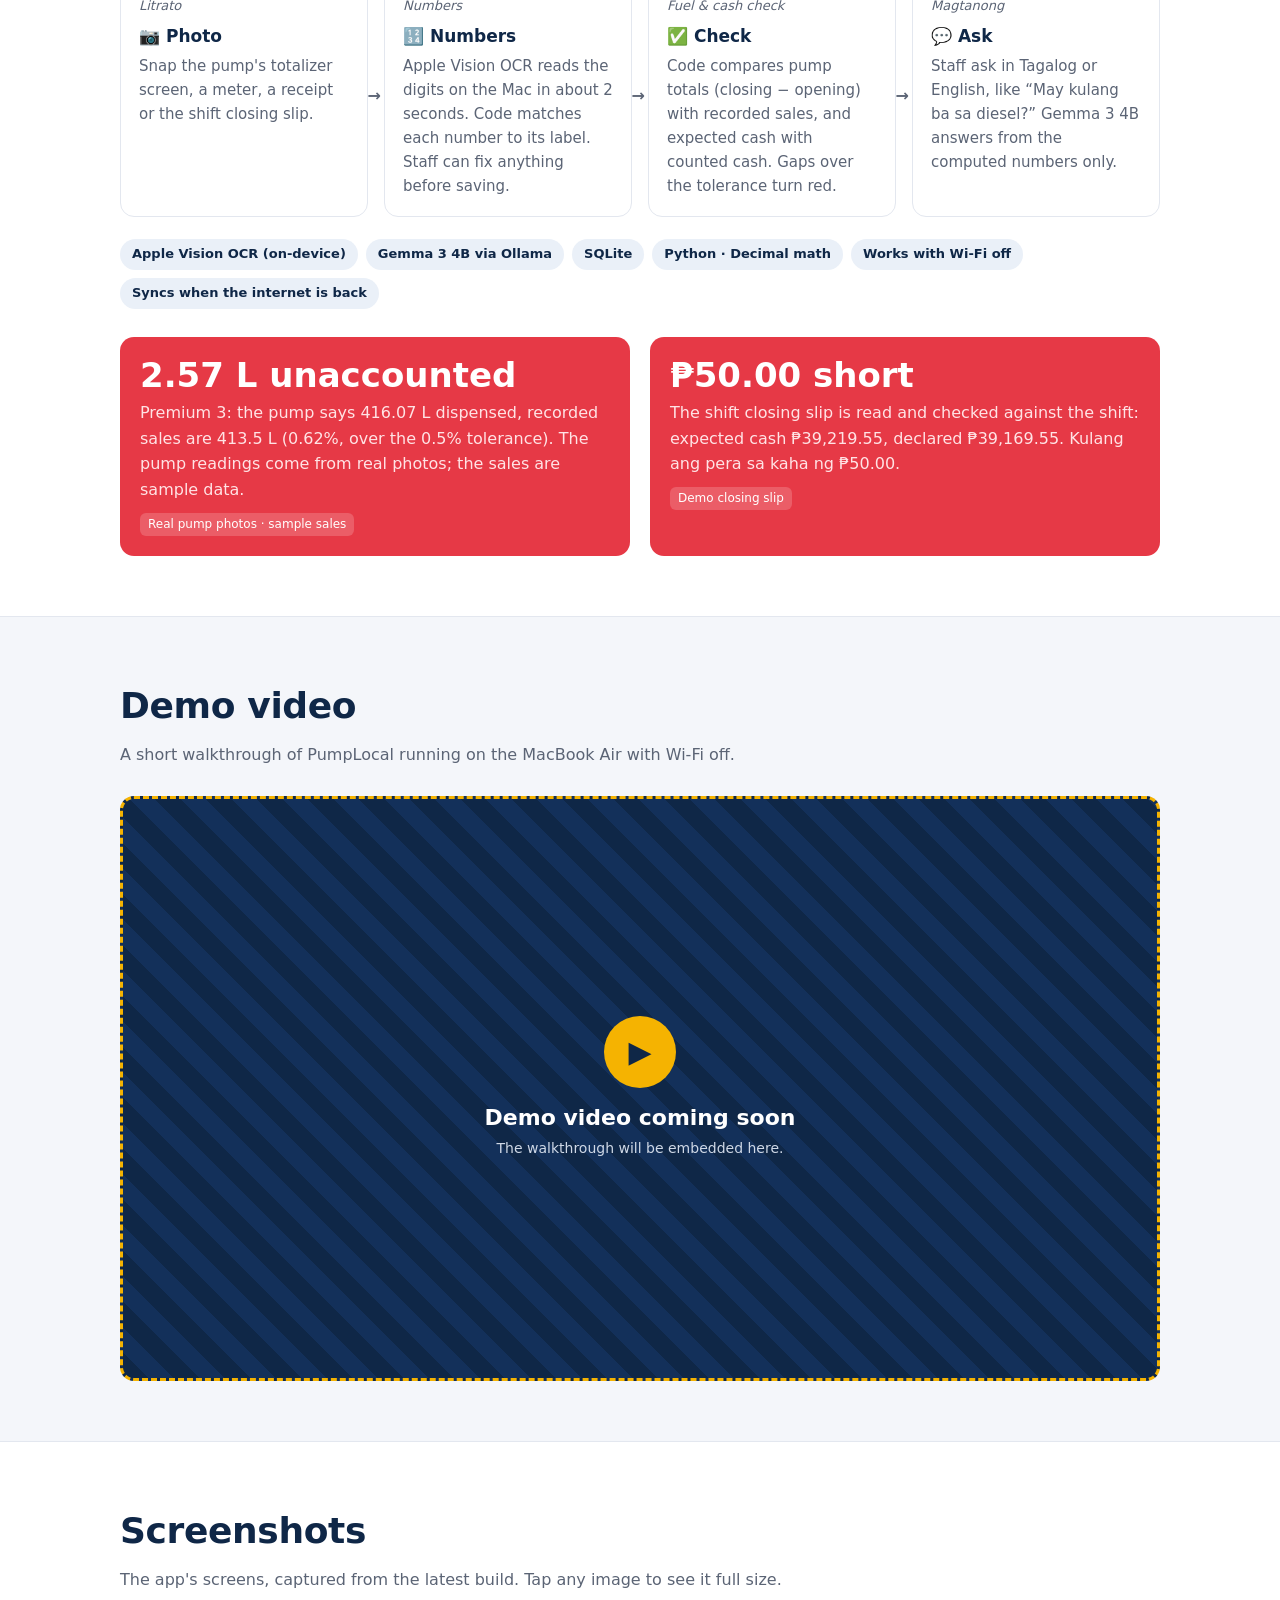
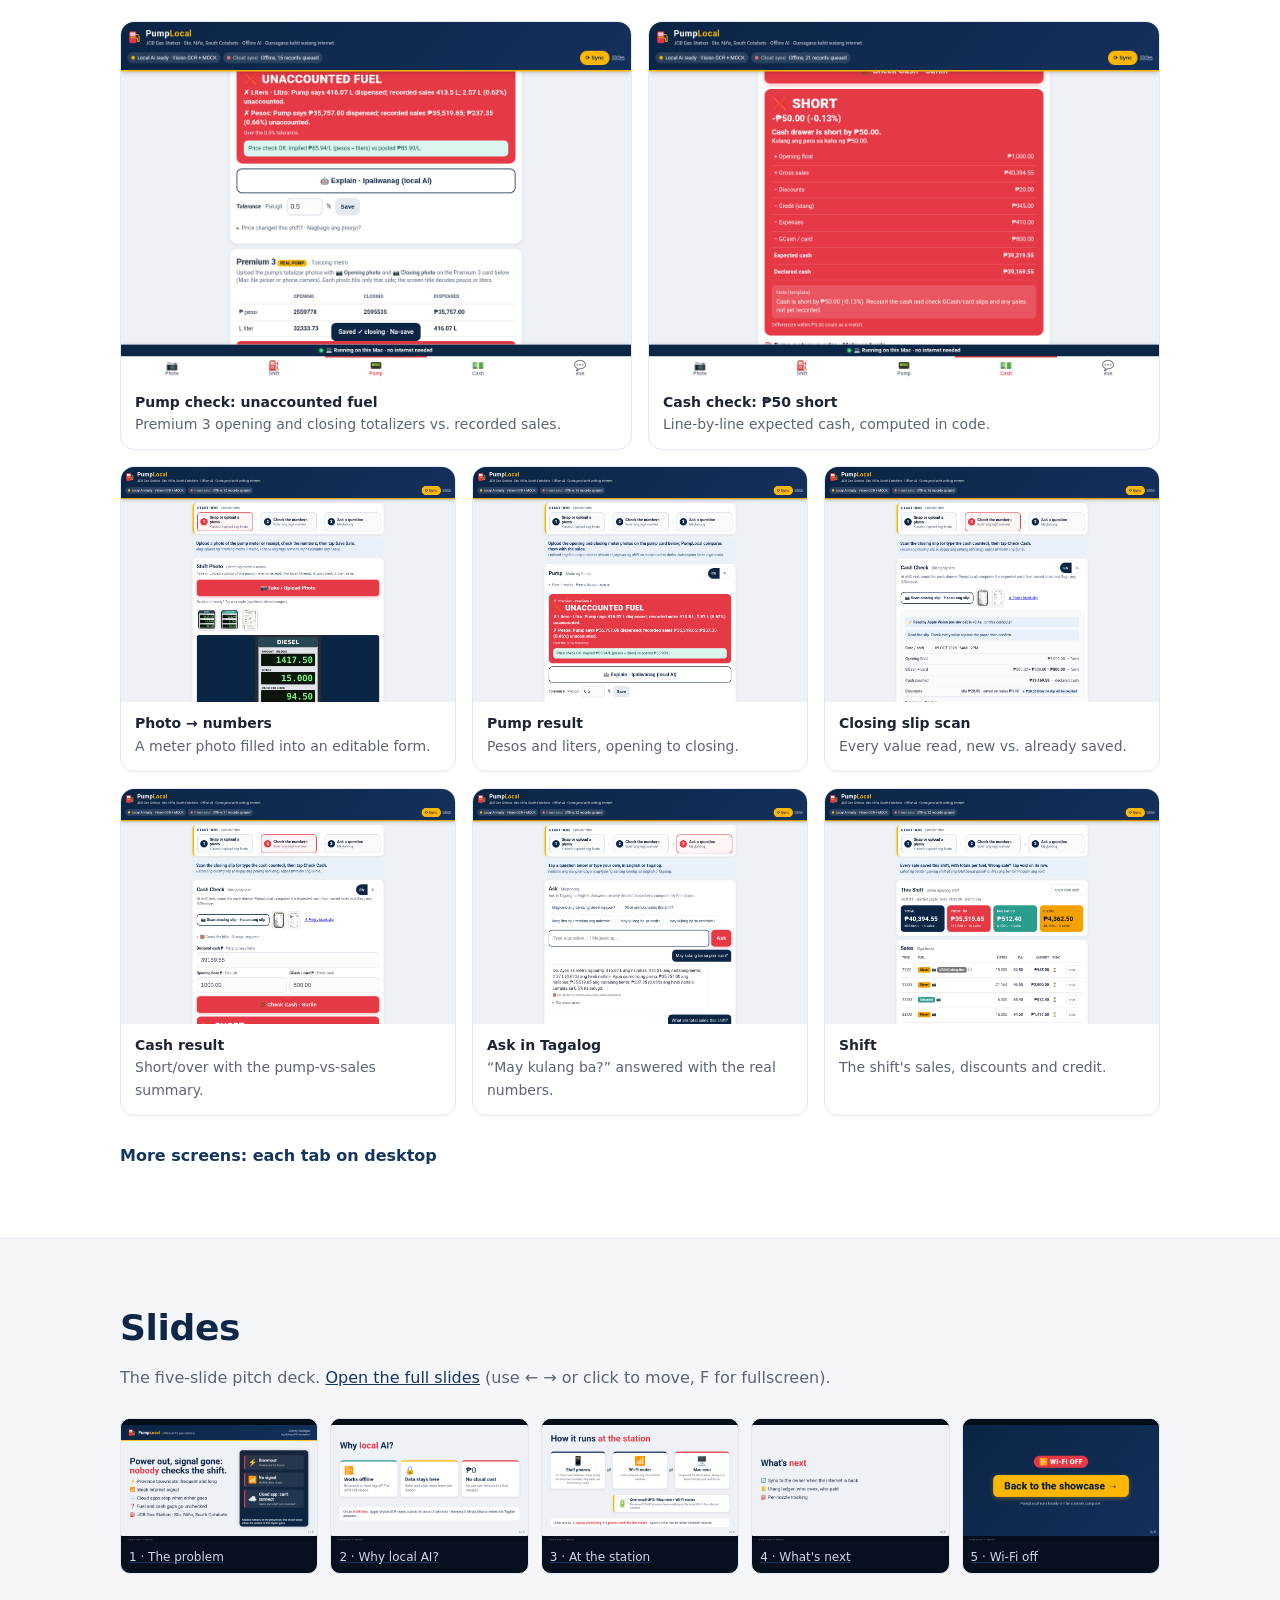
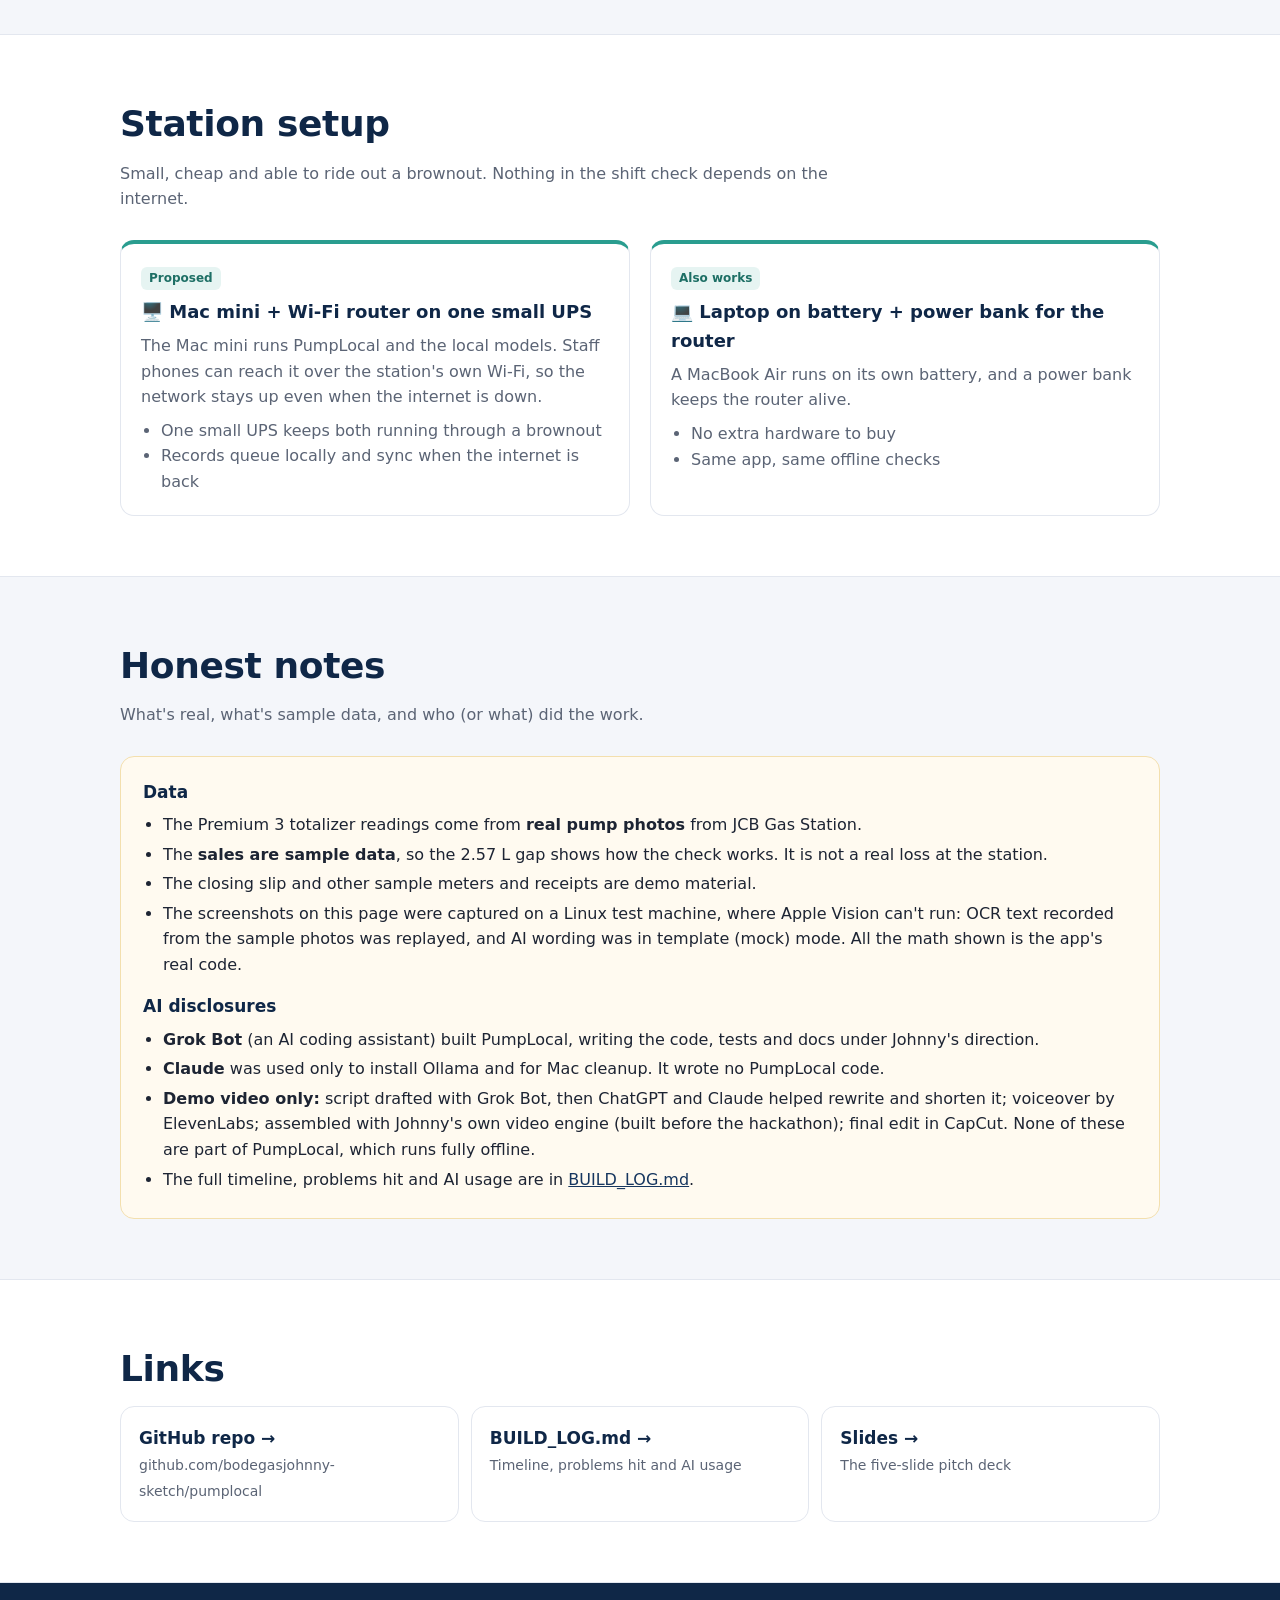
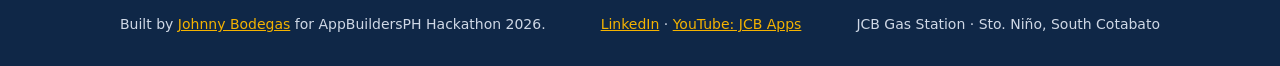
==== commit a3c1d936: "Docs: demo video tool disclosures" ====
--- a/index.html
+++ b/index.html
@@ -175,7 +175,7 @@
       <ul>
         <li><strong>Grok Bot</strong> (an AI coding assistant) built PumpLocal, writing the code, tests and docs under Johnny's direction.</li>
         <li><strong>Claude</strong> was used only to install Ollama and for Mac cleanup. It wrote no PumpLocal code.</li>
-        <li>The <strong>demo video is voiced with ElevenLabs</strong>.</li>
+        <li><strong>Demo video only:</strong> script drafted with Grok Bot, then ChatGPT and Claude helped rewrite and shorten it; voiceover by ElevenLabs; assembled with Johnny's own video engine (built before the hackathon); final edit in CapCut. None of these are part of PumpLocal, which runs fully offline.</li>
         <li>The full timeline, problems hit and AI usage are in <a href="https://github.com/bodegasjohnny-sketch/pumplocal/blob/main/BUILD_LOG.md">BUILD_LOG.md</a>.</li>
       </ul>
     </div>
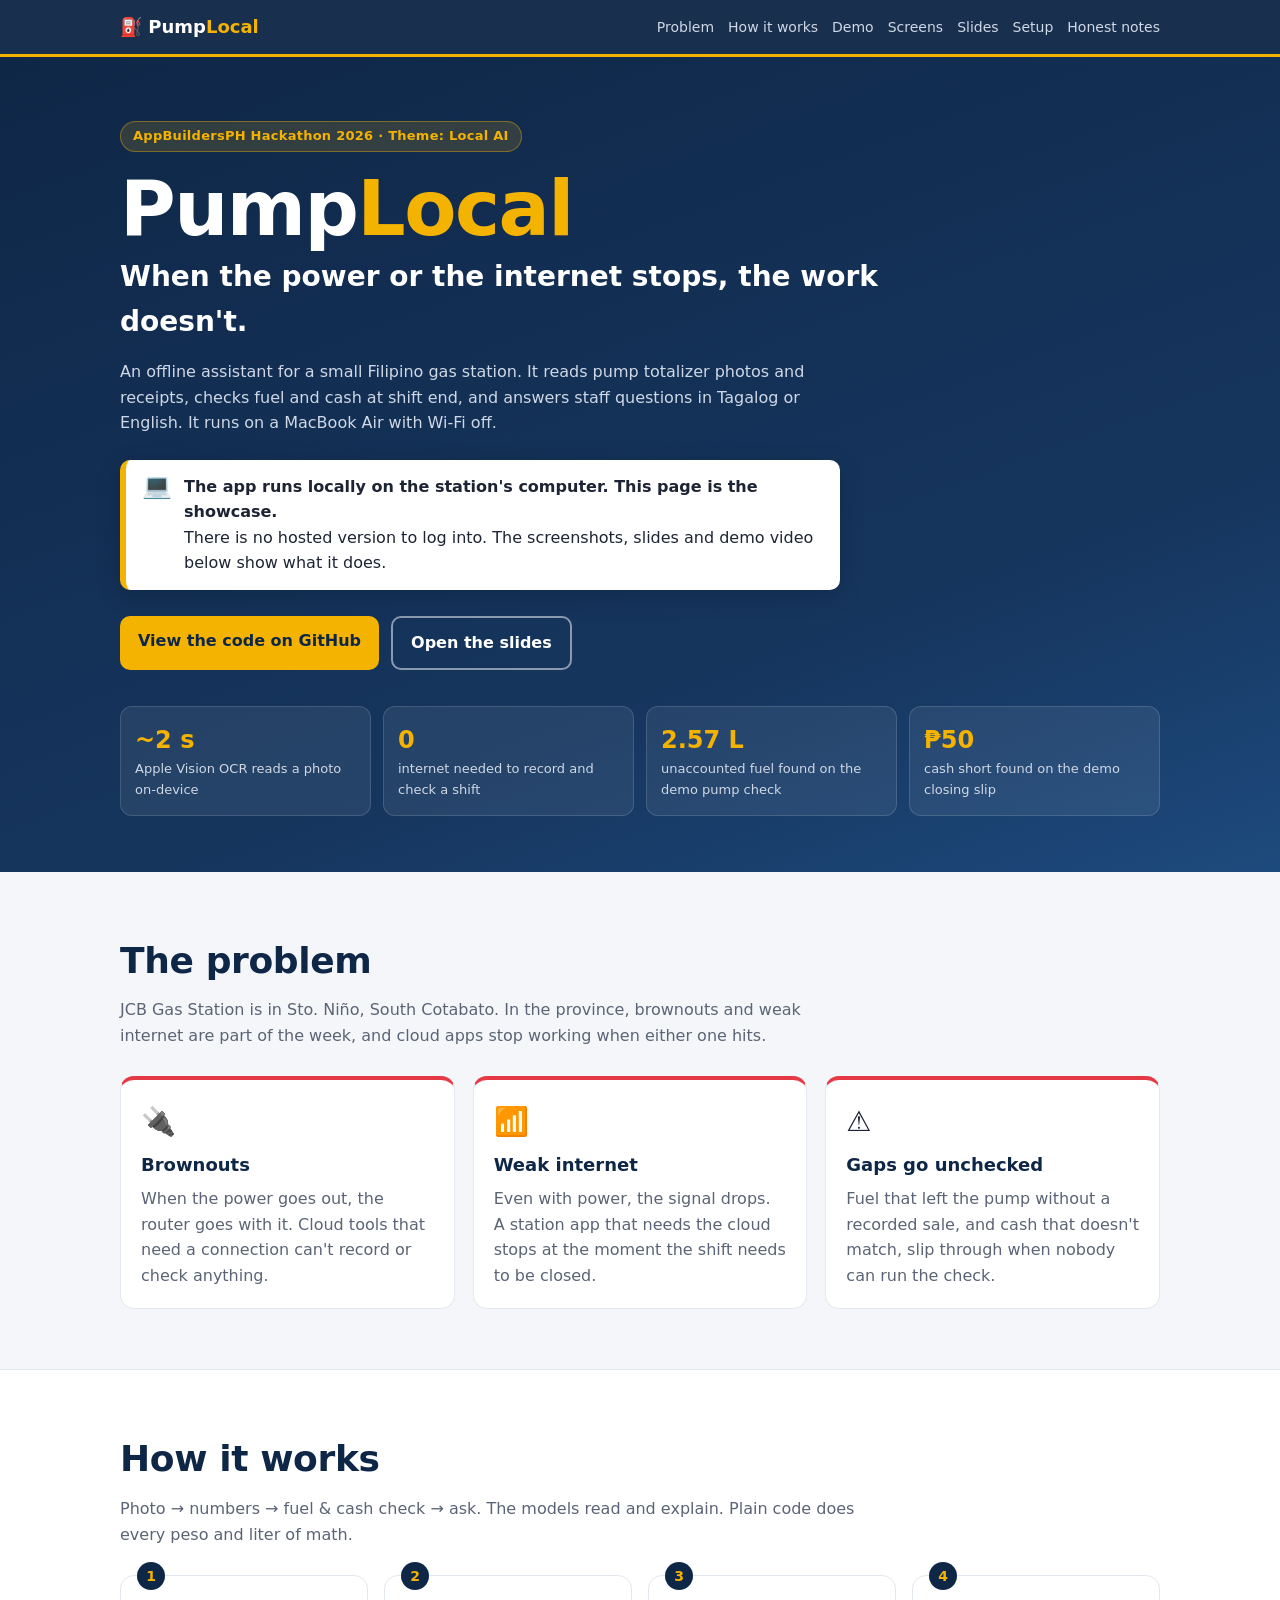
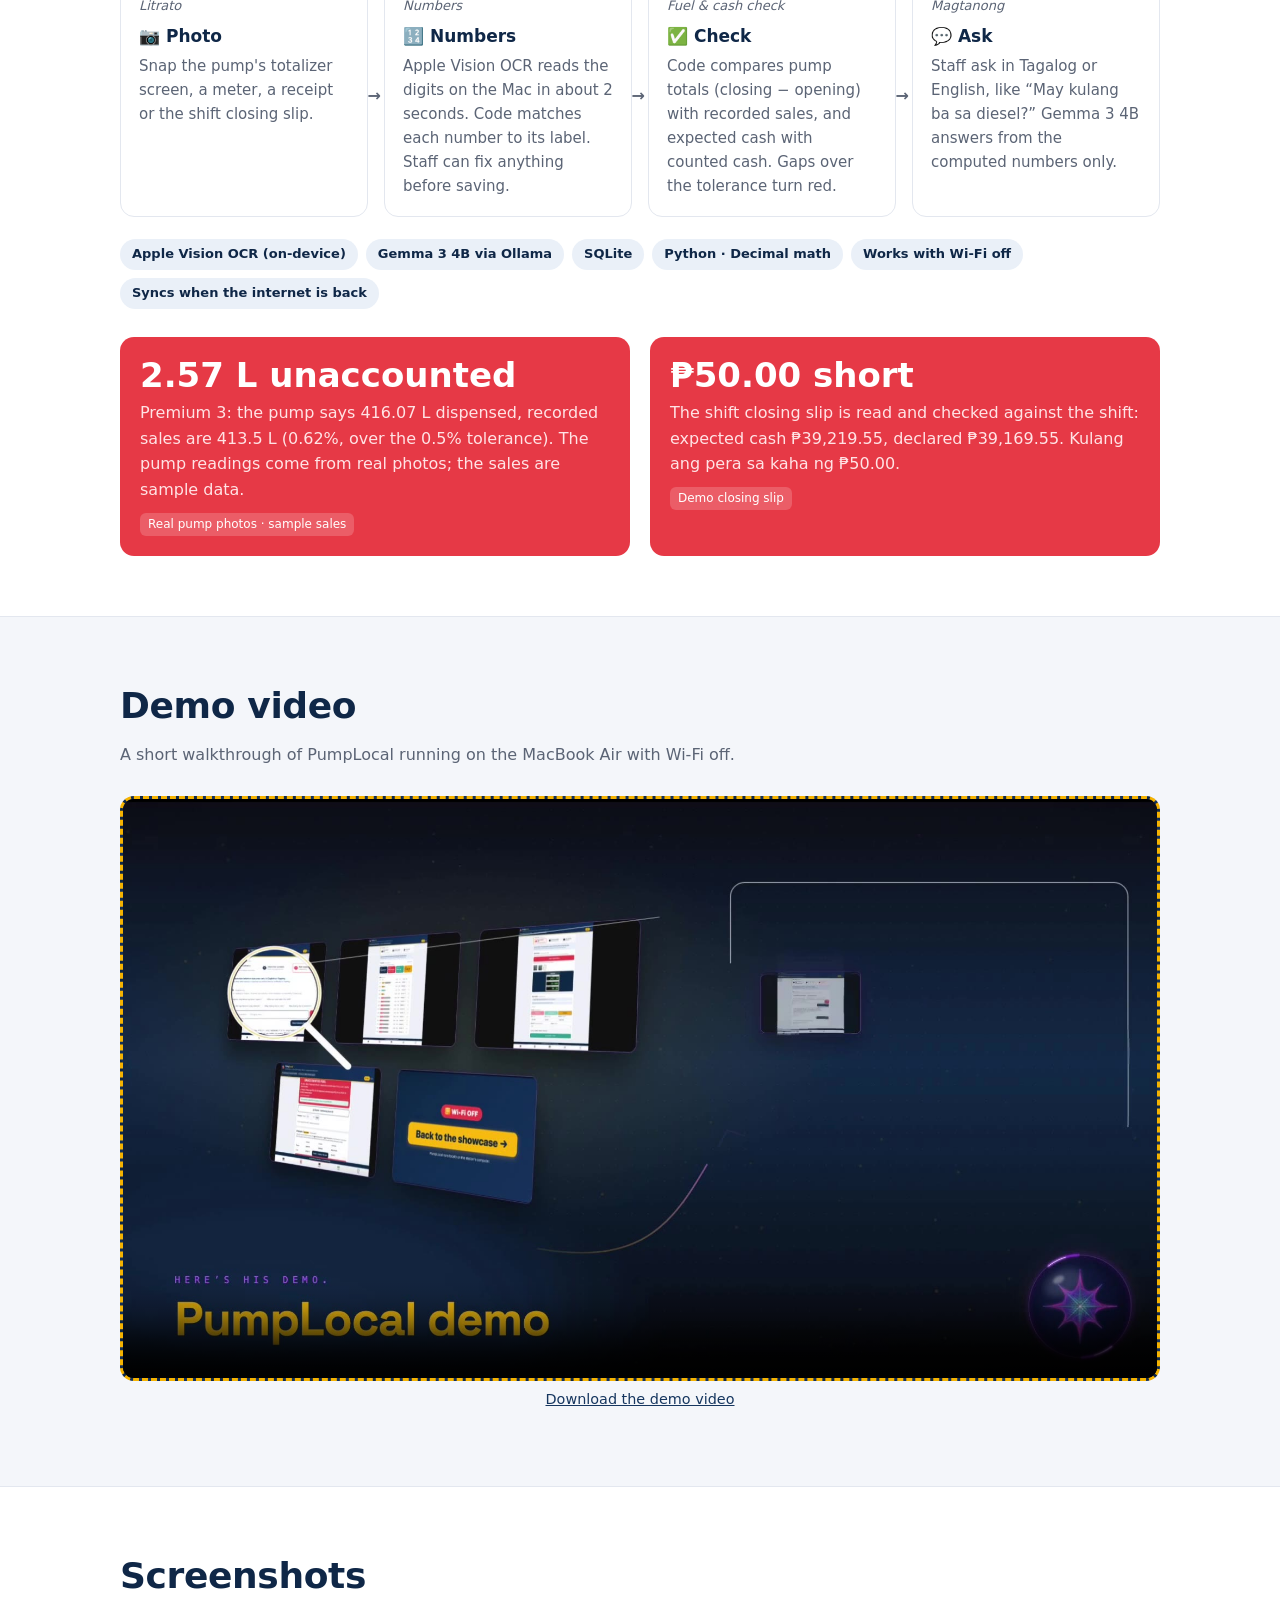
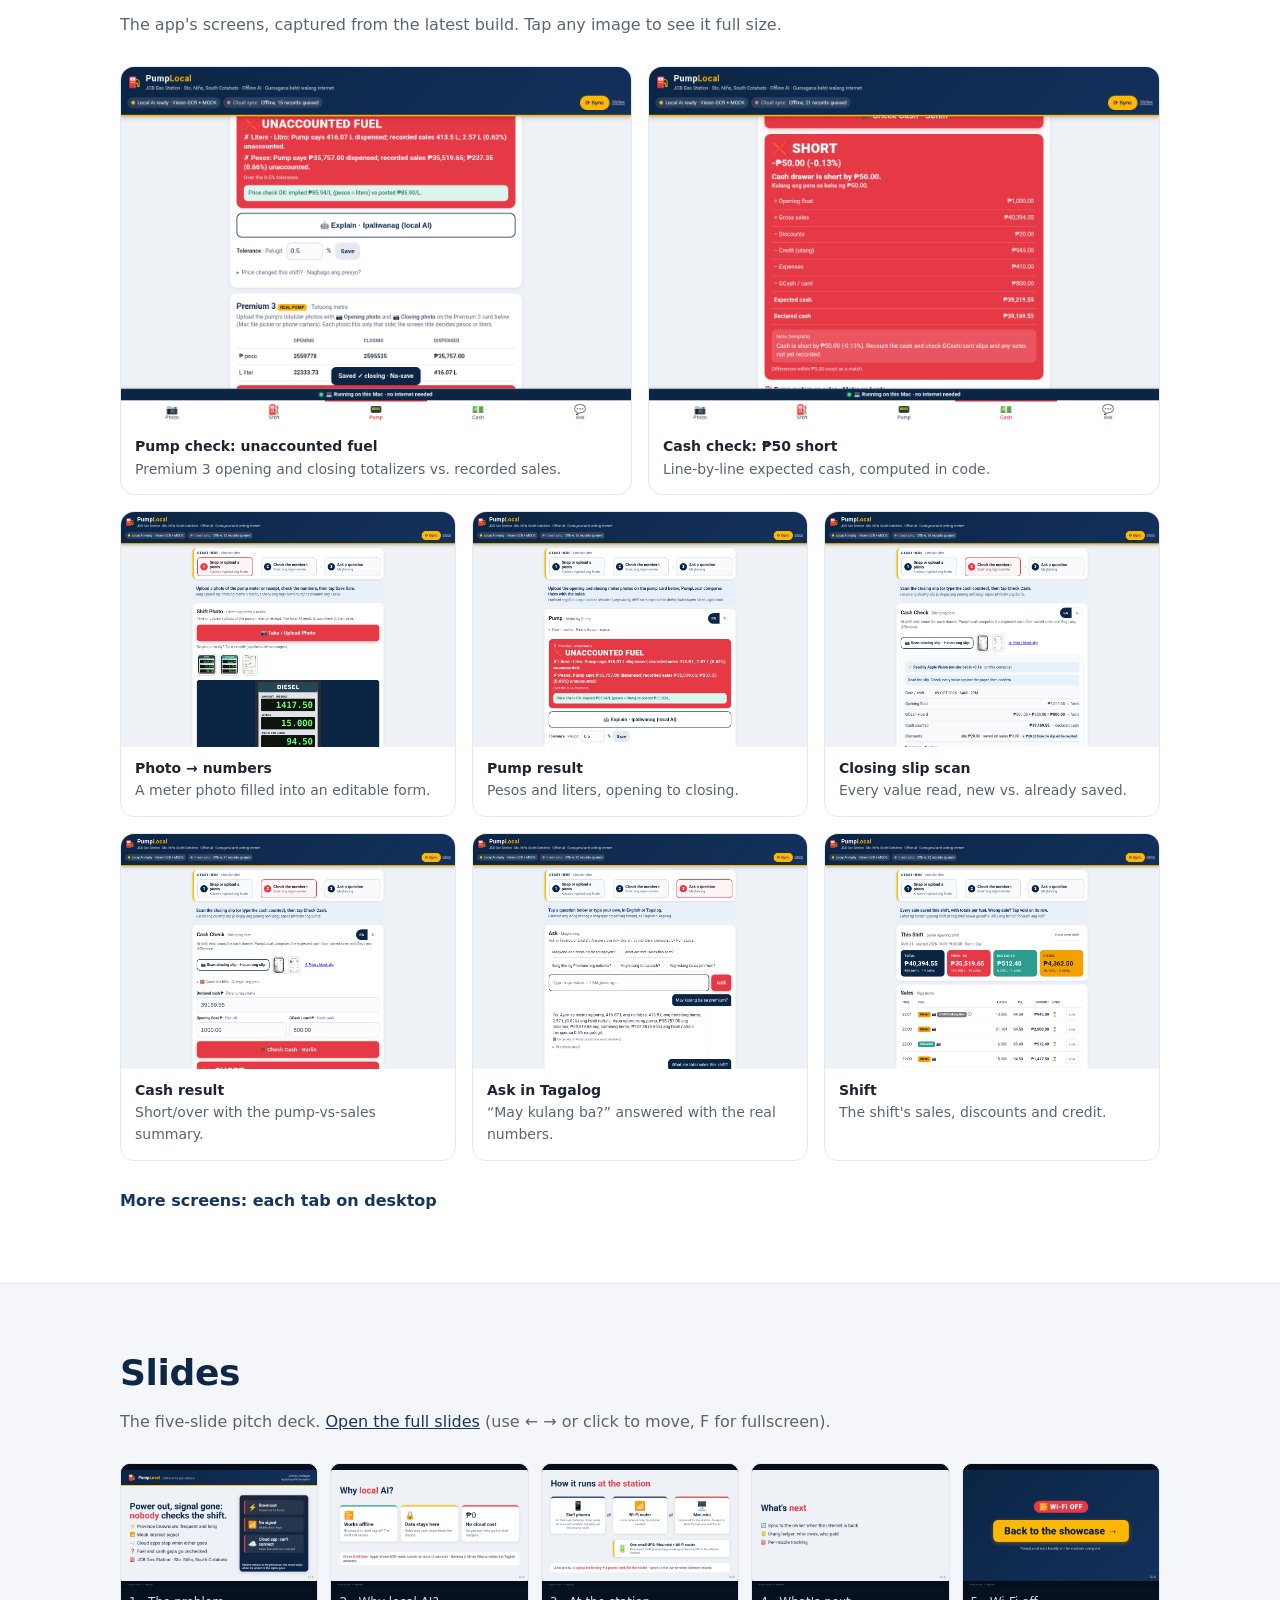
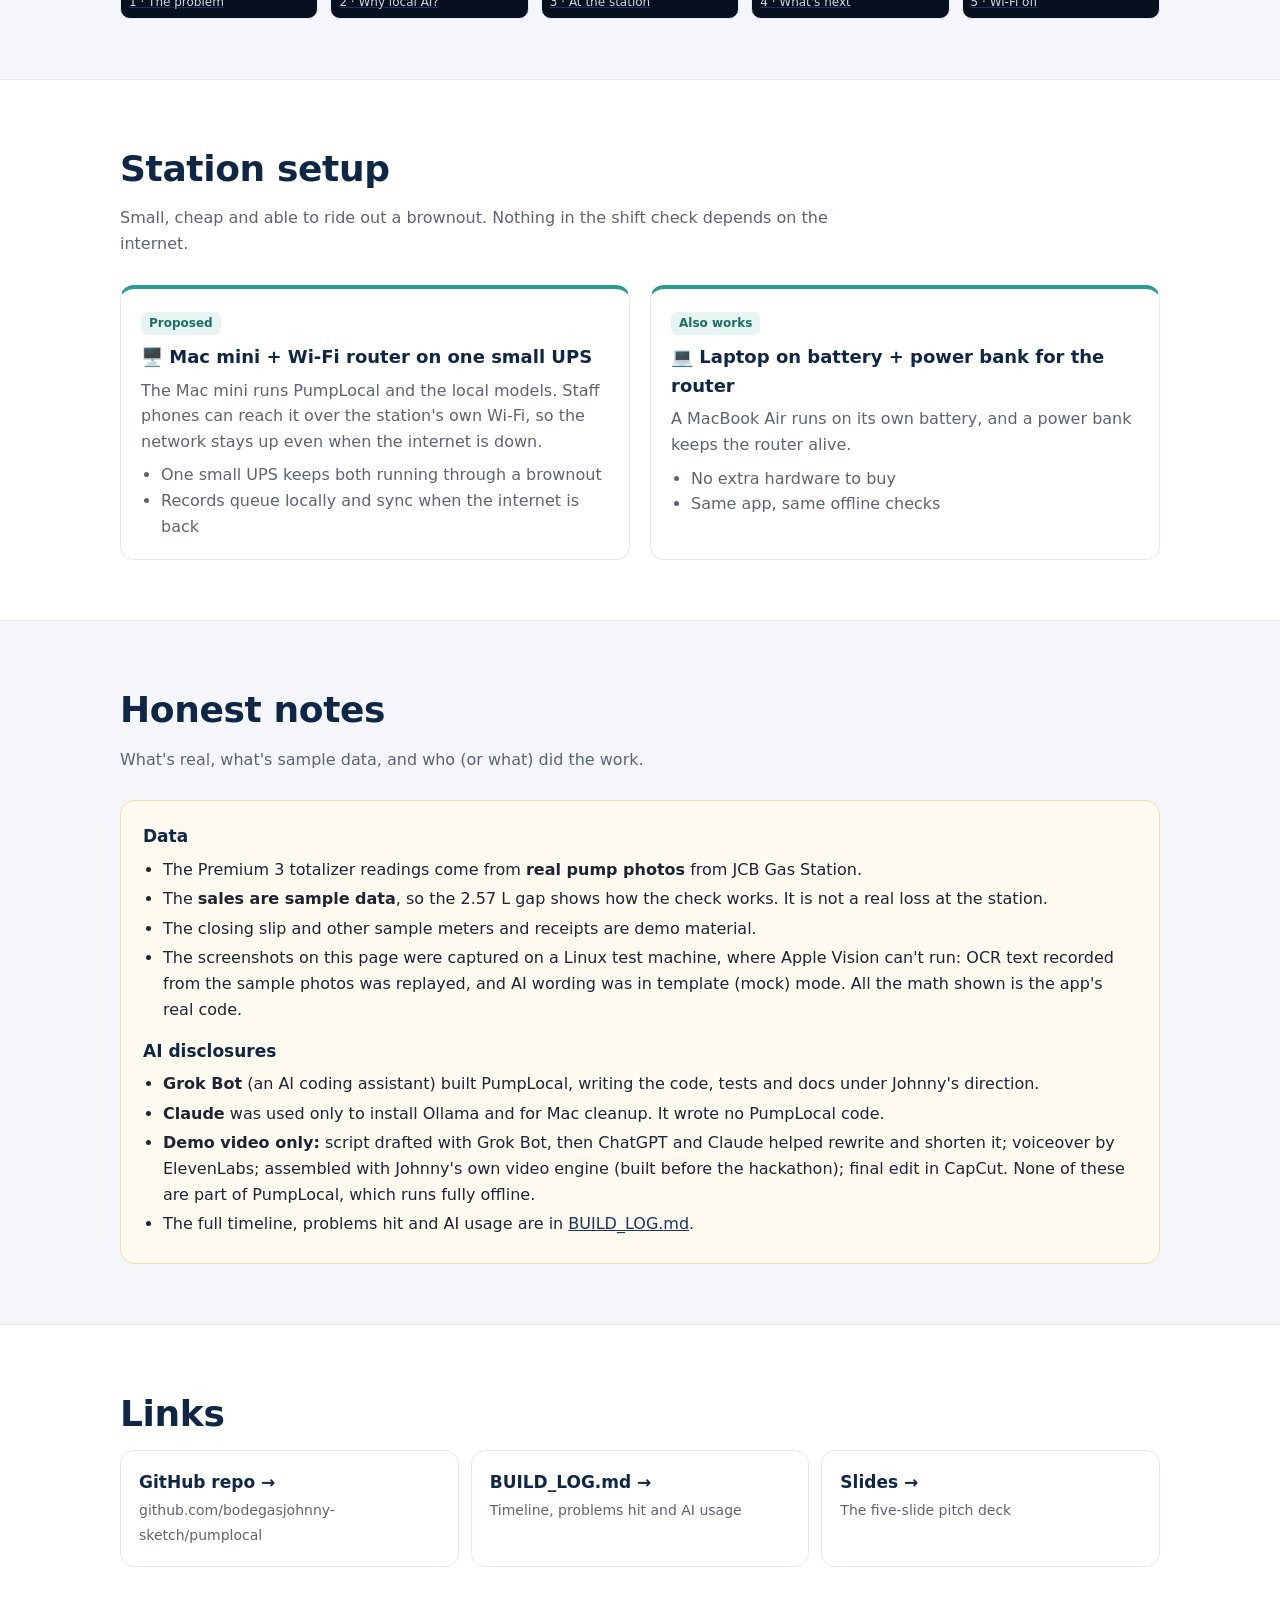
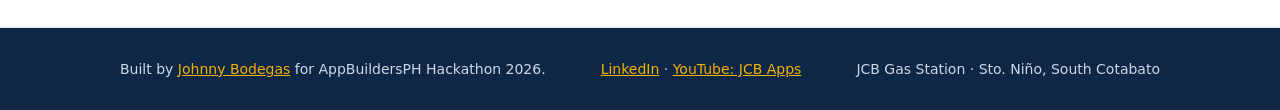
==== commit a6a09db7: "Add demo video" ====
--- a/index.html
+++ b/index.html
@@ -98,8 +98,9 @@
     <p class="sub">A short walkthrough of PumpLocal running on the MacBook Air with Wi-Fi off.</p>
     <div id="video">
       <!-- YOUTUBE_EMBED -->
-      <div class="ph"><div class="play" aria-hidden="true">▶</div><strong>Demo video coming soon</strong><span>The walkthrough will be embedded here.</span></div>
-    </div>
+      <video controls playsinline preload="metadata" poster="video/poster.jpg" style="width:100%;height:100%"><source src="video/pumplocal-demo.mp4" type="video/mp4"></video>
+    </div>
+    <p style="text-align:center;font-size:.9em;margin-top:.5em"><a href="video/pumplocal-demo.mp4" download>Download the demo video</a></p>
   </div>
 </section>
 
